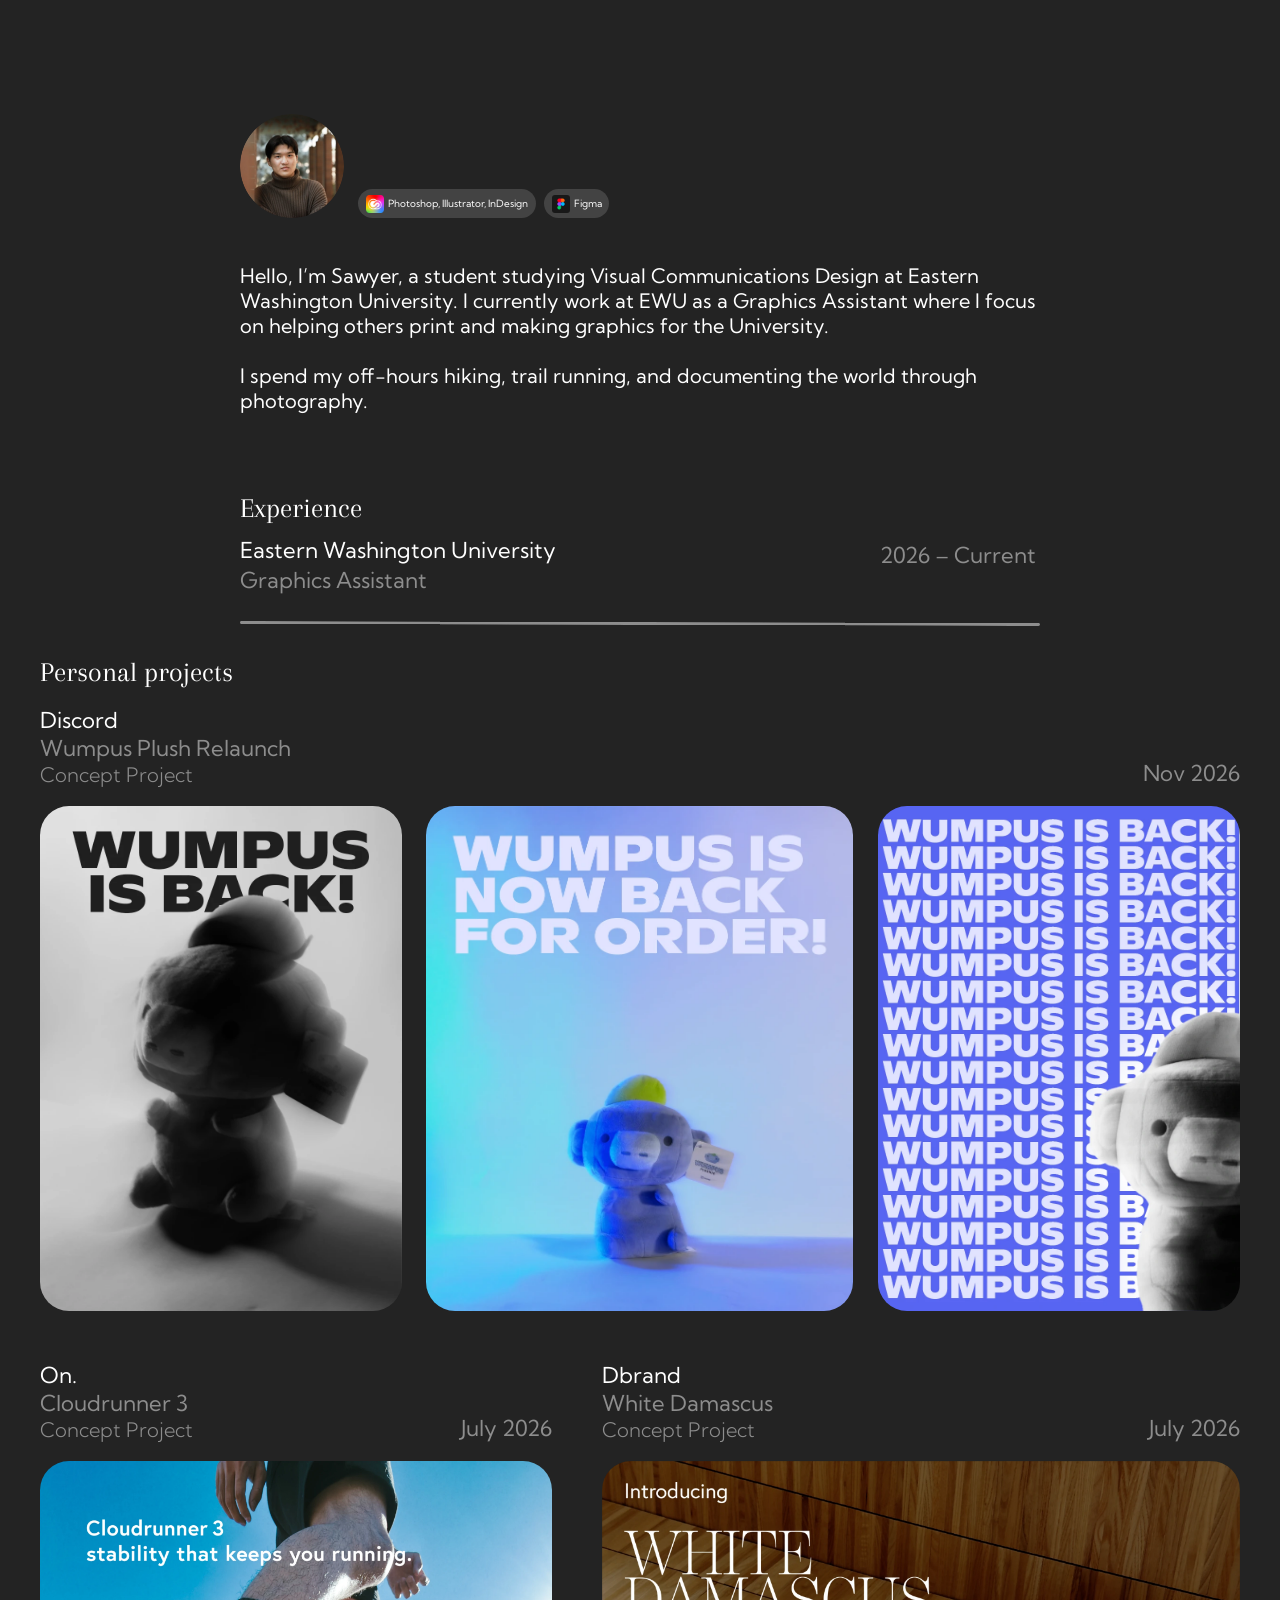
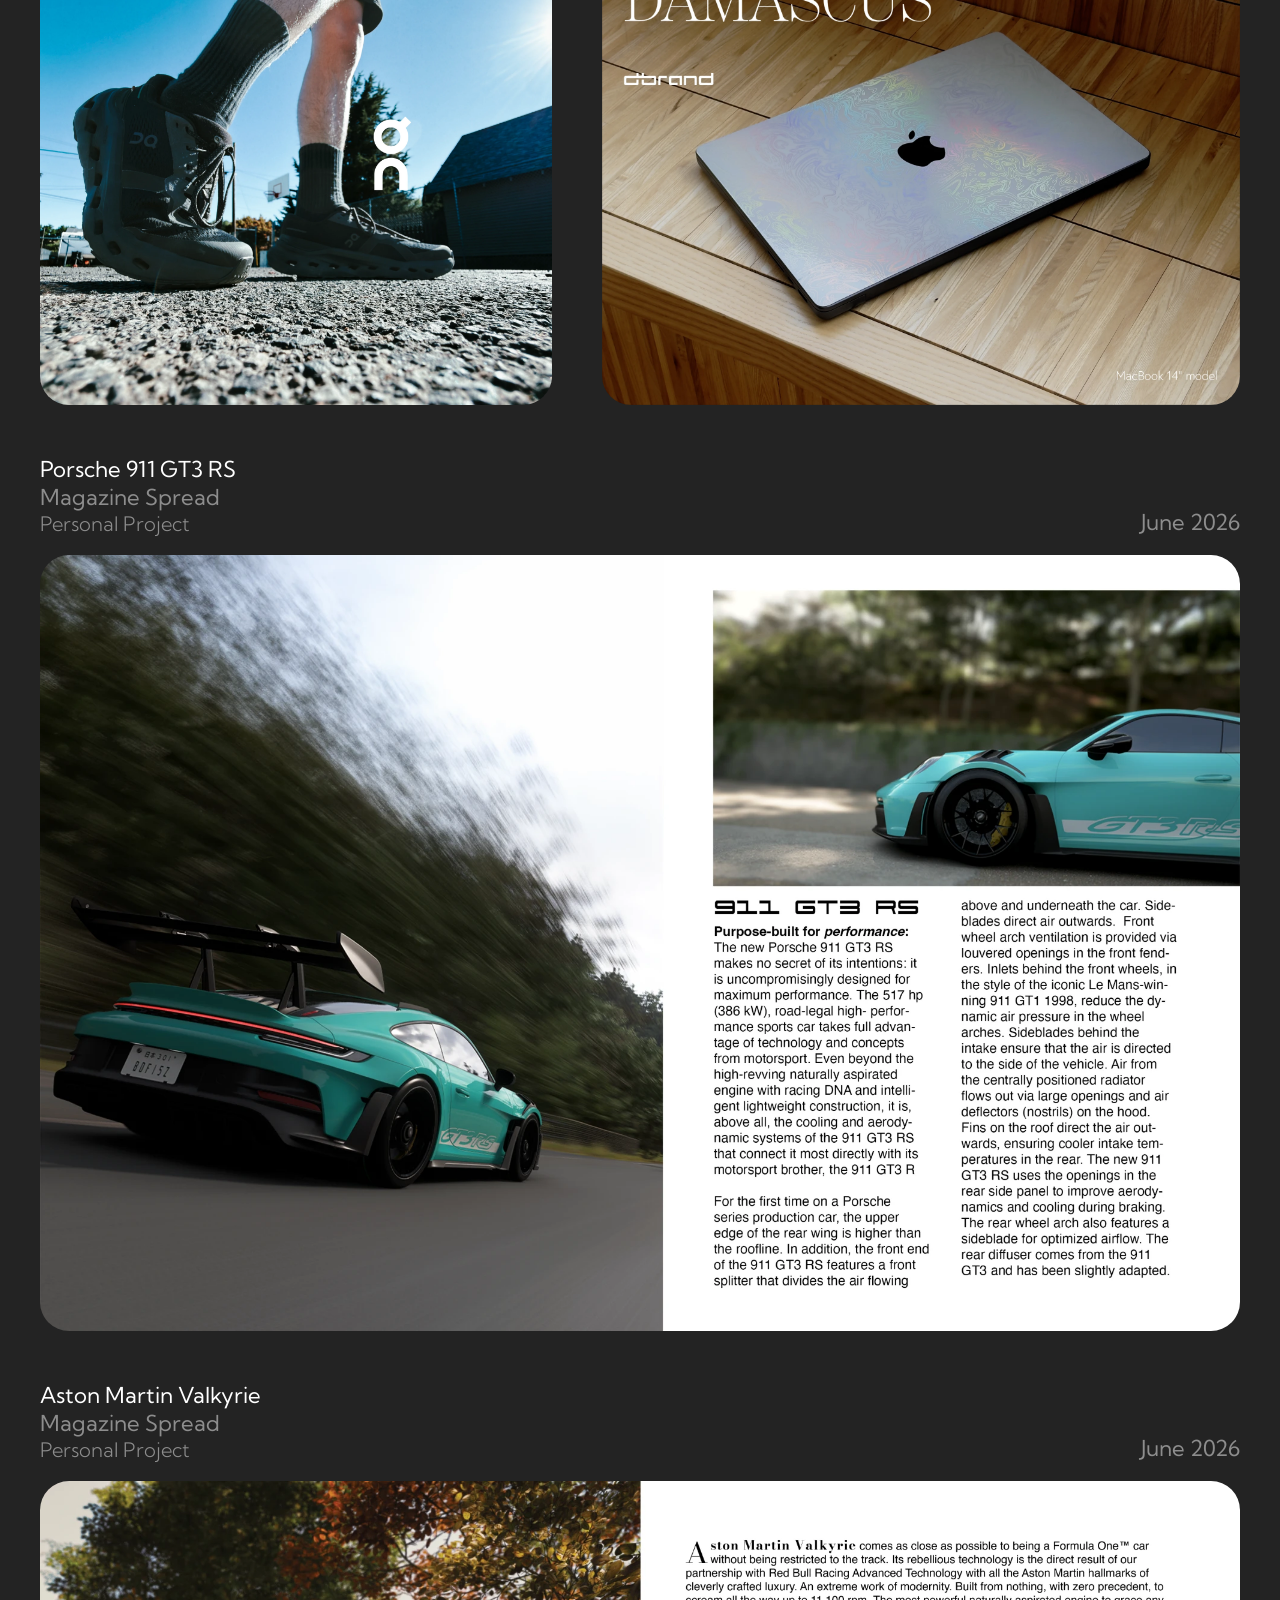
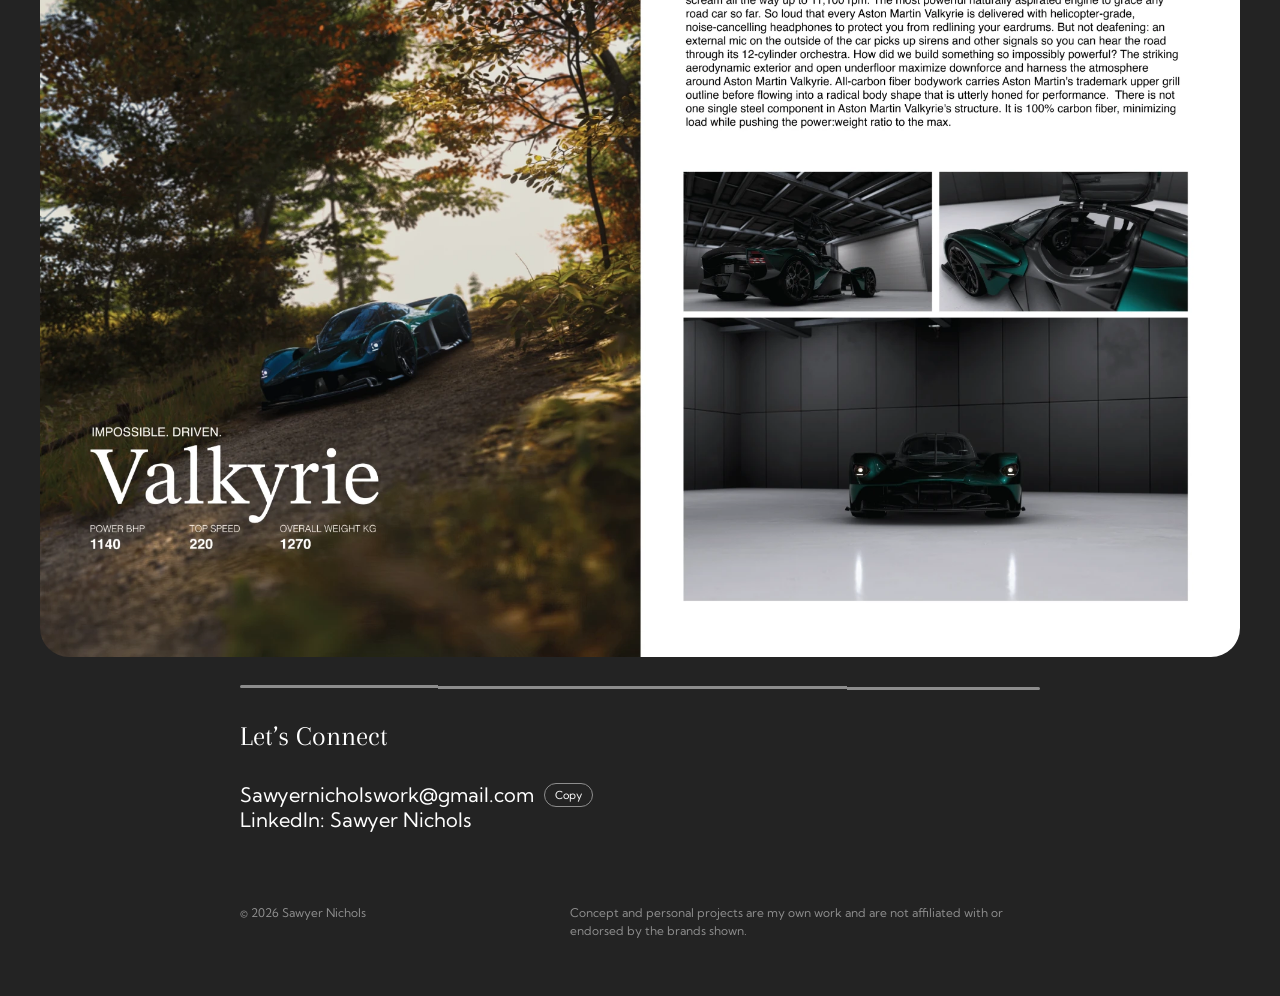
==== index.html @ c8bf119e "Replace the placeholder preview text with project descriptions Each preview now says why the project" ====
<!DOCTYPE html>
<html lang="en">
<head>
  <meta charset="UTF-8">
  <meta name="viewport" content="width=device-width, initial-scale=1">
  <title>Sawyer Nichols · Design Portfolio</title>
  <meta name="description" content="Portfolio of Sawyer Nichols, a Visual Communications Design student at Eastern Washington University. Advertising, poster and editorial projects.">
  <link rel="canonical" href="https://sawyernichols.org/">

  <!-- Link preview: the title, text and image shown when the address is
       shared in Messages, LinkedIn, Slack, Discord and similar. The image
       address must be the full one, not a relative path. -->
  <meta property="og:type" content="website">
  <meta property="og:site_name" content="Sawyer Nichols">
  <meta property="og:url" content="https://sawyernichols.org/">
  <meta property="og:title" content="Sawyer Nichols · Design Portfolio">
  <meta property="og:description" content="Visual Communications Design student at Eastern Washington University. Advertising, poster and editorial projects.">
  <meta property="og:image" content="https://sawyernichols.org/assets/link-preview-3.jpg">
  <meta property="og:image:width" content="1200">
  <meta property="og:image:height" content="630">
  <meta property="og:image:alt" content="Sawyer Nichols, Visual Communications Design, beside five overlapping project prints.">
  <meta name="twitter:card" content="summary_large_image">

  <!-- Tells search engines who this site is about. -->
  <script type="application/ld+json">
  {
    "@context": "https://schema.org",
    "@type": "Person",
    "name": "Sawyer Nichols",
    "url": "https://sawyernichols.org/",
    "image": "https://sawyernichols.org/assets/profile-picture.png",
    "description": "Visual Communications Design student at Eastern Washington University.",
    "jobTitle": "Graphics Assistant",
    "worksFor": { "@type": "CollegeOrUniversity", "name": "Eastern Washington University" },
    "sameAs": ["https://www.linkedin.com/in/sawyer-nichols-5863b9374/"]
  }
  </script>

  <!-- Favicon. All of its files live in the favicon folder. -->
  <link rel="icon" type="image/png" href="favicon/favicon-96x96.png" sizes="96x96">
  <link rel="icon" type="image/svg+xml" href="favicon/favicon.svg">
  <link rel="shortcut icon" href="favicon/favicon.ico">
  <link rel="apple-touch-icon" sizes="180x180" href="favicon/apple-touch-icon.png">
  <link rel="manifest" href="favicon/site.webmanifest">

  <!-- Fonts: Arapey for headings, Kumbh Sans (Light and Regular) for text. -->
  <link rel="preconnect" href="https://fonts.googleapis.com">
  <link rel="preconnect" href="https://fonts.gstatic.com" crossorigin>
  <link rel="stylesheet" href="https://fonts.googleapis.com/css2?family=Arapey&family=Kumbh+Sans:wght,YOPQ@300,300;400,300&display=swap">

  <!-- Raise the ?v= number by one whenever styles.css changes, so browsers
       fetch the new stylesheet instead of reusing a saved copy. -->
  <link rel="stylesheet" href="styles.css?v=6">
</head>
<body>
  <main class="page">

    <section class="about" aria-label="About me">
      <!-- The page's main heading, for search engines and screen readers.
           Hidden visually, so the design is unchanged. -->
      <h1 class="visually-hidden">Sawyer Nichols</h1>
      <div class="about__header">
        <img class="about__photo" src="assets/profile-picture.png" alt="Portrait of Sawyer Nichols" width="104" height="104">
        <ul class="badges" aria-label="Tools">
          <li class="badge">
            <img class="badge__icon badge__icon--adobe" src="assets/adobe-icon.png" alt="" width="18" height="18">
            <span>Photoshop, Illustrator, InDesign</span>
          </li>
          <li class="badge badge--figma">
            <img class="badge__icon badge__icon--figma" src="assets/figma-icon.png" alt="" width="18" height="18">
            <span>Figma</span>
          </li>
        </ul>
      </div>
      <div class="about__text">
        <p>Hello, I’m Sawyer, a student studying Visual Communications Design at Eastern Washington University. I currently work at EWU as a Graphics Assistant where I focus on helping others print and making graphics for the University.</p>
        <p>I spend my off-hours hiking, trail running, and documenting the world through photography.</p>
      </div>
    </section>

    <section class="experience" aria-labelledby="experience-title">
      <h2 class="section-title" id="experience-title">Experience</h2>
      <div class="entry">
        <p class="entry__text">
          <span class="entry__name">Eastern Washington University</span>
          <span class="entry__role">Graphics Assistant</span>
        </p>
        <p class="entry__date">2026 – Current</p>
      </div>
    </section>

    <img class="divider divider--after-experience" src="assets/divider.svg" alt="">

    <section class="projects" aria-labelledby="projects-title">
      <h2 class="section-title" id="projects-title">Personal projects</h2>

      <!-- Projects run newest to oldest, one row per projects__grid.
           A row with more than one image sets --cols: one value per image,
           in order, each being that image's width divided by its height.
           That keeps every image in the row the same height. -->

      <!-- Row 1: Discord poster series (three images under one label) -->
      <div class="projects__grid">
        <article class="project">
          <header class="project__header">
            <h3 class="project__title">
              <span class="project__client">Discord</span>
              <span class="project__name">Wumpus Plush Relaunch</span>
              <span class="project__type">Concept Project</span>
            </h3>
            <p class="project__date">Nov 2026</p>
          </header>
          <div class="project__images" style="--cols: minmax(0, 0.718fr) minmax(0, 0.847fr) minmax(0, 0.718fr)">
            <button class="project__zoom" type="button" data-group="wumpus" aria-haspopup="dialog" aria-label="Open larger preview. Discord poster: Wumpus is back!">
              <img class="project__image" src="assets/project-discord-wumpus.webp" alt="Discord poster: Wumpus is back!" width="900" height="1254">
            </button>
            <button class="project__zoom" type="button" data-group="wumpus" aria-haspopup="dialog" aria-label="Open larger preview. Discord poster: Wumpus is now back for order!">
              <img class="project__image" src="assets/project-discord-wumpus-2.webp" alt="Discord poster: Wumpus is now back for order!" width="901" height="1064">
            </button>
            <button class="project__zoom" type="button" data-group="wumpus" aria-haspopup="dialog" aria-label="Open larger preview. Discord poster: Wumpus is back! repeated down a purple background.">
              <img class="project__image" src="assets/project-discord-wumpus-3.webp" alt="Discord poster: Wumpus is back! repeated down a purple background." width="900" height="1254">
            </button>
          </div>
        </article>
      </div>

      <!-- Row 2: On and Dbrand ads -->
      <div class="projects__grid" style="--cols: minmax(0, 0.941fr) minmax(0, 1.174fr)">
        <article class="project">
          <header class="project__header">
            <h3 class="project__title">
              <span class="project__client">On.</span>
              <span class="project__name">Cloudrunner 3</span>
              <span class="project__type">Concept Project</span>
            </h3>
            <p class="project__date">July 2026</p>
          </header>
          <button class="project__zoom" type="button" data-group="on" aria-haspopup="dialog" aria-label="Open larger preview. On Cloudrunner 3 ad: stability that keeps you running.">
            <img class="project__image" src="assets/project-on-cloudrunner.webp" alt="On Cloudrunner 3 ad: stability that keeps you running." width="1882" height="2000" loading="lazy" decoding="async">
          </button>
        </article>
        <article class="project">
          <header class="project__header">
            <h3 class="project__title">
              <span class="project__client">Dbrand</span>
              <span class="project__name">White Damascus</span>
              <span class="project__type">Concept Project</span>
            </h3>
            <p class="project__date">July 2026</p>
          </header>
          <button class="project__zoom" type="button" data-group="dbrand" aria-haspopup="dialog" aria-label="Open larger preview. Dbrand ad introducing the White Damascus MacBook skin.">
            <img class="project__image" src="assets/project-dbrand-white-damascus.webp" alt="Dbrand ad introducing the White Damascus MacBook skin." width="2000" height="1704" loading="lazy" decoding="async">
          </button>
        </article>
      </div>

      <!-- Row 3: Porsche spread, full width -->
      <div class="projects__grid">
        <article class="project">
          <header class="project__header">
            <h3 class="project__title">
              <span class="project__client">Porsche 911 GT3 RS</span>
              <span class="project__name">Magazine Spread</span>
              <span class="project__type">Personal Project</span>
            </h3>
            <p class="project__date">June 2026</p>
          </header>
          <button class="project__zoom" type="button" data-group="spreads" aria-haspopup="dialog" aria-label="Open larger preview. Magazine spread about the Porsche 911 GT3 RS.">
            <img class="project__image" src="assets/project-porsche-gt3rs-spread.webp" alt="Magazine spread about the Porsche 911 GT3 RS." width="2000" height="1294" loading="lazy" decoding="async">
          </button>
        </article>
      </div>

      <!-- Row 4: Aston Martin spread, full width -->
      <div class="projects__grid">
        <article class="project">
          <header class="project__header">
            <h3 class="project__title">
              <span class="project__client">Aston Martin Valkyrie</span>
              <span class="project__name">Magazine Spread</span>
              <span class="project__type">Personal Project</span>
            </h3>
            <p class="project__date">June 2026</p>
          </header>
          <button class="project__zoom" type="button" data-group="spreads" aria-haspopup="dialog" aria-label="Open larger preview. Magazine spread about the Aston Martin Valkyrie.">
            <img class="project__image" src="assets/project-aston-martin-valkyrie-spread.webp" alt="Magazine spread about the Aston Martin Valkyrie." width="2000" height="1294" loading="lazy" decoding="async">
          </button>
        </article>
      </div>

      <!-- Project descriptions, shown beside the image in the larger preview.
           One block per group. Every image whose button carries the same
           data-group shares the block, and the preview lets the visitor
           step between those images. To change a description, edit the
           text between <p> and </p>; add another <p>...</p> for a new
           paragraph. -->
      <div id="project-notes" hidden>
        <!-- Discord: the three Wumpus posters -->
        <div data-group="wumpus">
          <p>A self-initiated poster series for the return of Discord’s Wumpus plush. I made it to practice working inside a company’s official brand guidelines, using Discord’s typeface and colors the way the guide specifies, so the ads could pass for the company’s own marketing. One poster is black and white, to give the feeling of a new character being unlocked. I shot the photos myself and built the posters in Photoshop.</p>
        </div>
        <!-- On: Cloudrunner 3 ad -->
        <div data-group="on">
          <p>A self-initiated ad for my favorite pair of running shoes, the On Cloudrunner 3. I set out to match On’s minimal advertising style: one photograph, one short line of copy and the logo, with nothing else competing for attention. I shot it from a low angle to show off the sole, one of the shoe’s main features. I took the photo, wrote the headline and built the ad in Photoshop.</p>
        </div>
        <!-- Dbrand: White Damascus ad -->
        <div data-group="dbrand">
          <p>A self-initiated ad for Dbrand, a company whose work I appreciate. I set out to closely match the branding Dbrand used for its Damascus line of skins, including setting the name in a striking serif typeface. I photographed the White Damascus skin on my own 14-inch MacBook Pro, choosing a wood surface that complements the skin and natural light that brings out its holographic shine. Built in Photoshop.</p>
        </div>
        <!-- Magazine spreads: Porsche and Aston Martin -->
        <div data-group="spreads">
          <p>Two self-initiated magazine spreads, made to experiment with editorial layout: one on the Porsche 911 GT3 RS and one on the Aston Martin Valkyrie. Each opens with a full-page image and sets the text and smaller images on the facing page. I captured the car images myself in the game Forza Horizon 6 and built the spreads in Photoshop and Illustrator. The article text comes from Porsche’s and Aston Martin’s official websites and press material.</p>
        </div>
      </div>
    </section>

    <img class="divider divider--after-projects" src="assets/divider.svg" alt="">

    <section class="contact" aria-labelledby="contact-title">
      <h2 class="section-title" id="contact-title">Let’s Connect</h2>
      <ul class="contact__details">
        <li class="contact__row">
          <a href="mailto:Sawyernicholswork@gmail.com">Sawyernicholswork@gmail.com</a>
          <!-- Hidden until the script confirms the browser can copy. -->
          <button class="copy-button" type="button" data-copy="Sawyernicholswork@gmail.com" hidden>Copy</button>
        </li>
        <li class="contact__row">
          <a href="https://www.linkedin.com/in/sawyer-nichols-5863b9374/" target="_blank" rel="noopener noreferrer">LinkedIn: Sawyer Nichols</a>
        </li>
      </ul>
    </section>

    <footer class="footer">
      <p>© 2026 Sawyer Nichols</p>
      <p class="footer__note">Concept and personal projects are my own work and are not affiliated with or endorsed by the brands shown.</p>
    </footer>

  </main>

  <!-- Larger preview. One window serves every project image: the script
       at the bottom fills in the image that was clicked, its label, and
       its group's text from "Project descriptions" above. It closes on
       the Close button, a click on the dark area, or the Esc key. -->
  <dialog class="preview" id="preview" aria-labelledby="preview-title">
    <button class="preview__close" type="button">Close ✕</button>
    <div class="preview__layout">
      <div class="preview__stage">
        <img class="preview__image" alt="">
      </div>
      <div class="preview__info">
        <header>
          <h2 class="preview__title" id="preview-title">
            <span class="preview__client"></span>
            <span class="preview__name"></span>
            <span class="preview__type"></span>
          </h2>
          <p class="preview__date"></p>
        </header>
        <img class="preview__rule" src="assets/divider.svg" alt="">
        <div class="preview__text"></div>
        <!-- Shown only when the group has more than one image. -->
        <div class="preview__nav">
          <button class="preview__step" type="button" data-step="-1">← Previous</button>
          <span class="preview__count" aria-live="polite"></span>
          <button class="preview__step" type="button" data-step="1">Next →</button>
        </div>
      </div>
    </div>
  </dialog>

  <!-- Kept in the page, not in a separate file, so the reveal can hide the
       Projects section before the browser first draws it. -->
  <script>
    // Scroll reveal: the Projects section stays hidden until the visitor
    // scrolls to it, then every card jumps in together with a slight
    // wobble, once, and stays visible.
    (function () {
      if (!('IntersectionObserver' in window)) return;

      var items = Array.prototype.slice.call(document.querySelectorAll(
        '.projects .section-title, .projects .project__header, .projects .project__zoom'
      ));
      var firstImage = document.querySelector('.projects .project__zoom');
      if (!items.length || !firstImage) return;

      var imageCount = 0;
      items.forEach(function (el) {
        var isImage = el.classList.contains('project__zoom');
        el.classList.add('reveal', isImage ? 'reveal--pop' : 'reveal--rise');
        // Neighbouring images wobble in opposite directions.
        if (isImage) el.style.setProperty('--dir', imageCount++ % 2 ? 1 : -1);
      });

      // Reveal the whole section in one go. Pieces on screen right now come
      // in one after another; everything further down starts straight away,
      // so it is already in place by the time the visitor gets there.
      var done = false;
      function revealAll() {
        if (done) return;
        done = true;
        observer.disconnect();
        var step = 0;
        var screenBottom = window.innerHeight;
        items.forEach(function (el) {
          var onScreen = el.getBoundingClientRect().top < screenBottom;
          el.style.setProperty('--reveal-delay', onScreen ? (step++ * 90) + 'ms' : '0ms');
          el.classList.add('is-visible');
        });
      }

      // Trigger once a project image starts to come into view. Normally that
      // is the first one; it is a later one if the visitor jumped down the page.
      var observer = new IntersectionObserver(function (entries) {
        if (entries.some(function (entry) { return entry.isIntersecting; })) revealAll();
      }, { rootMargin: '0px 0px -12% 0px', threshold: 0.05 });

      function start() {
        items.forEach(function (el) {
          if (el.classList.contains('project__zoom')) observer.observe(el);
        });
      }

      // Wait for the first scroll, unless the page opened already scrolled.
      if (window.scrollY > 4) start();
      else window.addEventListener('scroll', start, { once: true, passive: true });

      // Keyboard users: tabbing into the section reveals it.
      document.addEventListener('focusin', function (event) {
        if (event.target.closest && event.target.closest('.reveal')) revealAll();
      });
    })();

    // Copy button: puts the email address on the clipboard. The button
    // stays hidden where the browser cannot copy.
    (function () {
      var button = document.querySelector('[data-copy]');
      if (!button || !navigator.clipboard || !navigator.clipboard.writeText) return;

      var label = button.textContent;
      button.hidden = false;

      function show(message) {
        button.textContent = message;
        setTimeout(function () { button.textContent = label; }, 2000);
      }

      button.addEventListener('click', function () {
        navigator.clipboard.writeText(button.getAttribute('data-copy')).then(
          function () { show('Copied ✓'); },
          function () { show('Copy failed'); }
        );
      });
    })();

    // Image preview: a click on a project image opens the preview window
    // with that image, its label and its group's description. Images that
    // share a data-group can be stepped through with Previous and Next,
    // the arrow keys, or a swipe.
    (function () {
      var dialog = document.getElementById('preview');
      var notes = document.getElementById('project-notes');
      if (!dialog || !dialog.showModal) return;

      function part(name) { return dialog.querySelector('.preview__' + name); }
      var image = part('image');
      var stage = part('stage');
      var calm = window.matchMedia && window.matchMedia('(prefers-reduced-motion: reduce)').matches;

      // Collect the images into their groups, in page order.
      var groups = {};
      Array.prototype.forEach.call(document.querySelectorAll('.project__zoom[data-group]'), function (button) {
        var name = button.getAttribute('data-group');
        var picture = button.querySelector('img');
        var project = button.closest('.project');
        function label(selector) { return project.querySelector(selector).textContent; }

        var list = groups[name] = groups[name] || [];
        var index = list.length;
        list.push({
          src: picture.getAttribute('src'),
          alt: picture.getAttribute('alt'),
          client: label('.project__client'),
          name: label('.project__name'),
          type: label('.project__type'),
          date: label('.project__date')
        });
        button.addEventListener('click', function () { open(name, index); });
      });

      var items = [];
      var current = 0;

      function open(name, index) {
        items = groups[name];
        dialog.classList.toggle('preview--single', items.length < 2);

        var text = notes && notes.querySelector('[data-group="' + name + '"]');
        part('text').innerHTML = text ? text.innerHTML : '';

        // Fetch the rest of the group now, so Next is instant.
        items.forEach(function (item) { new Image().src = item.src; });

        show(index, true);
        dialog.showModal();
        part('info').scrollTop = 0;
        part('layout').scrollTop = 0;
      }

      // Stepping past either end wraps round to the other.
      function show(index, instant) {
        current = (index + items.length) % items.length;
        var item = items[current];

        image.src = item.src;
        image.alt = item.alt;
        if (!instant && !calm && image.animate) {
          image.animate([{ opacity: 0 }, { opacity: 1 }], { duration: 220, easing: 'ease-out' });
        }

        part('client').textContent = item.client;
        part('name').textContent = item.name;
        part('type').textContent = item.type;
        part('date').textContent = item.date;
        part('count').textContent = (current + 1) + ' / ' + items.length;
      }

      dialog.addEventListener('click', function (event) {
        var step = event.target.closest('[data-step]');
        if (step) {
          show(current + Number(step.getAttribute('data-step')));
          return;
        }
        // Anything that is not the image or the panel closes the preview:
        // the Close button and the dark area around the image.
        if (!event.target.closest('.preview__image, .preview__info')) dialog.close();
      });

      dialog.addEventListener('keydown', function (event) {
        if (items.length < 2) return;
        if (event.key === 'ArrowRight') show(current + 1);
        if (event.key === 'ArrowLeft') show(current - 1);
      });

      var touchX = null;
      stage.addEventListener('touchstart', function (event) {
        touchX = event.touches[0].clientX;
      }, { passive: true });
      stage.addEventListener('touchend', function (event) {
        if (touchX === null || items.length < 2) return;
        var moved = event.changedTouches[0].clientX - touchX;
        touchX = null;
        if (Math.abs(moved) > 40) show(current + (moved < 0 ? 1 : -1));
      }, { passive: true });
    })();
  </script>
</body>
</html>
---- styles.css ----
/* Sawyer Nichols portfolio.
   Colors, type and spacing come from the Figma frame "Desktop - 1". */

/* ---------- Design values ---------- */

:root {
  --bg: #232323;
  --text: #ffffff;
  --muted: #8d8d8d;
  --badge-bg: #434343;

  --font-heading: "Arapey", serif;
  --font-body: "Kumbh Sans", sans-serif;

  --column: 800px;    /* text column and divider width */
  --breakout: 1200px; /* project cards run wider than the text column */
}

/* ---------- Base ---------- */

*,
*::before,
*::after {
  box-sizing: border-box;
}

/* Keeps the hidden attribute working on elements that set their own display. */
[hidden] {
  display: none !important;
}

body {
  margin: 0;
  background: var(--bg);
  color: var(--text);
  font-family: var(--font-body);
  font-variation-settings: "YOPQ" 300;
  overflow-wrap: break-word;
}

h2,
h3,
p,
ul {
  margin: 0;
  padding: 0;
}

ul {
  list-style: none;
}

img {
  display: block;
  max-width: 100%;
}

a {
  color: inherit;
  text-decoration: none;
}

a:hover,
a:focus-visible {
  text-decoration: underline;
}

/* For text that search engines and screen readers should get but that is
   not part of the visual design. */
.visually-hidden {
  position: absolute;
  width: 1px;
  height: 1px;
  margin: -1px;
  padding: 0;
  overflow: hidden;
  clip-path: inset(50%);
  white-space: nowrap;
  border: 0;
}

/* A button that wraps an image should look like the image, not a form control. */
.project__zoom {
  display: block;
  padding: 0;
  border: 0;
  background: none;
  font: inherit;
  color: inherit;
}

/* ---------- Page layout ---------- */

.page {
  max-width: calc(var(--breakout) + 48px);
  margin: 0 auto;
  padding: 114px 24px 56px;
}

/* Everything sits in the centered 800px column... */
.page > * {
  max-width: var(--column);
  margin-left: auto;
  margin-right: auto;
}

/* ...with text stopping at 796px, as in the Figma frame... */
.page > section {
  padding-right: 4px;
}

/* ...except the project cards, which break out to 1200px. */
.page > .projects {
  max-width: var(--breakout);
  padding-right: 0;
}

.section-title {
  font-family: var(--font-heading);
  font-size: 28px;
  font-weight: 400;
}

/* The slight tilt is in the Figma frame's lines. */
.divider {
  width: 100%;
  height: 3px;
  transform: rotate(0.14deg);
}

.divider--after-experience {
  margin-top: 26px;
}

.divider--after-projects {
  margin-top: 29px;
}

/* ---------- About ---------- */

.about__header {
  display: flex;
  align-items: flex-end;
  gap: 14px;
}

.about__photo {
  flex: none;
  width: 104px;
  height: 104px;
  border-radius: 50%;
}

.badges {
  display: flex;
  flex-wrap: wrap;
  gap: 8px;
}

.badge {
  display: flex;
  align-items: center;
  gap: 4px;
  height: 29px;
  padding: 0 8px;
  border-radius: 31px;
  background: var(--badge-bg);
  font-size: 10px;
  white-space: nowrap;
}

/* One pixel tighter on the right, to match the Figma badge's width. */
.badge--figma {
  padding-right: 7px;
}

.badge__icon {
  flex: none;
  width: 18px;
  height: 18px;
  object-fit: cover;
}

/* Mirrored, as it is in the Figma frame. */
.badge__icon--adobe {
  transform: scaleX(-1);
}

.badge__icon--figma {
  border-radius: 3px;
}

.about__text {
  margin-top: 45px;
  font-size: 20px;
  line-height: 25px;
}

.about__text p + p {
  margin-top: 25px;
}

/* ---------- Experience ---------- */

.experience {
  margin-top: 80px;
}

.entry {
  display: flex;
  justify-content: space-between;
  align-items: flex-start;
  gap: 24px;
  margin-top: 13px;
  font-size: 22px;
}

.entry__text {
  line-height: 1.36;
}

.entry__name,
.entry__role {
  display: block;
}

.entry__role,
.entry__date {
  color: var(--muted);
}

.entry__date {
  margin-top: 5px;
  white-space: nowrap;
}

/* ---------- Projects ---------- */

.projects {
  margin-top: 32px;
}

/* Rows of projects, and the row of images inside a series.
   A row is one column unless it sets --cols in the HTML. Each --cols value
   is an image's width divided by its height, so every image in the row
   comes out the same height and nothing is cropped. */
.projects__grid,
.project__images {
  display: grid;
  grid-template-columns: var(--cols, minmax(0, 1fr));
  align-items: end; /* keeps the images level if one label wraps */
  margin-top: 19px;
}

.projects__grid {
  gap: 50px;
}

.projects__grid + .projects__grid {
  margin-top: 50px;
}

.project__images {
  gap: 24px;
}

.project__header {
  display: flex;
  justify-content: space-between;
  align-items: flex-end;
  gap: 16px;
  font-size: 22px;
}

.project__title {
  font: inherit;
}

.project__client,
.project__name,
.project__type {
  display: block;
}

.project__name,
.project__type,
.project__date {
  color: var(--muted);
}

.project__type {
  font-size: 20px;
  font-weight: 300; /* Kumbh Sans Light */
}

.project__date {
  white-space: nowrap;
}

/* Each image sits inside a button that opens its larger preview. */
.project__zoom {
  width: 100%;
  margin: 19px 0 0;
  border-radius: 29px;
  cursor: zoom-in;
}

.project__images .project__zoom {
  margin-top: 0;
}

.project__zoom:focus-visible {
  outline: 2px solid var(--text);
  outline-offset: 4px;
}

.project__image {
  width: 100%;
  height: auto;
  border-radius: 29px;
  transition: filter 0.15s ease;
}

.project__zoom:hover .project__image {
  filter: brightness(1.08);
}

/* ---------- Image preview ----------
   One window (a <dialog>) for every project image: the image on the left
   and a panel on the right with its label, date and description. The
   script at the bottom of index.html fills it in and opens it; the
   browser handles the Esc key and keeping focus inside. */

.preview {
  position: fixed;
  inset: 0;
  width: 100%;
  height: 100%;
  max-width: none;
  max-height: none;
  margin: 0;
  padding: 0;
  border: 0;
  background: transparent;
  color: var(--text);
  overflow: hidden;
}

.preview::backdrop {
  background: rgba(0, 0, 0, 0.92);
}

/* Stop the page scrolling behind an open preview. */
html:has(.preview[open]) {
  overflow: hidden;
}

.preview__layout {
  display: grid;
  grid-template-columns: minmax(0, 1fr) 380px;
  height: 100%;
}

.preview__stage {
  display: flex;
  align-items: center;
  justify-content: center;
  min-width: 0;
  padding: 40px;
}

.preview__image {
  width: auto;
  height: auto;
  max-width: 100%;
  max-height: calc(100vh - 80px);
  max-height: calc(100dvh - 80px);
  border-radius: 12px;
}

.preview__info {
  display: flex;
  flex-direction: column;
  gap: 22px;
  padding: 76px 36px 32px; /* the top clears the Close button */
  background: var(--bg);
  overflow-y: auto;
}

/* The label repeats the one on the project card. */
.preview__title {
  font: inherit;
  font-size: 22px;
}

.preview__client,
.preview__name,
.preview__type {
  display: block;
}

.preview__name,
.preview__type,
.preview__date {
  color: var(--muted);
}

.preview__type {
  font-size: 20px;
  font-weight: 300; /* Kumbh Sans Light */
}

.preview__date {
  margin-top: 8px;
  font-size: 18px;
}

.preview__rule {
  width: 100%;
  height: 3px;
}

.preview__text {
  font-size: 17px;
  line-height: 1.55;
}

.preview__text p + p {
  margin-top: 12px;
}

/* Previous, "1 / 3" and Next, pinned to the bottom of the panel. */
.preview__nav {
  display: flex;
  align-items: center;
  justify-content: space-between;
  gap: 12px;
  margin-top: auto;
  padding-top: 12px;
}

/* A one-off project has nothing to step through. */
.preview--single .preview__nav {
  display: none;
}

.preview__count {
  color: var(--muted);
  font-size: 14px;
}

.preview__close,
.preview__step {
  border: 0;
  border-radius: 31px;
  background: var(--badge-bg);
  color: var(--text);
  font: inherit;
  white-space: nowrap;
  cursor: pointer;
}

.preview__close {
  position: fixed;
  top: 16px;
  right: 20px;
  z-index: 1;
  padding: 6px 12px;
  font-size: 13px;
}

.preview__step {
  height: 36px;
  padding: 0 16px;
  font-size: 14px;
}

.preview__close:hover,
.preview__step:hover {
  background: #565656;
}

.preview__close:focus-visible,
.preview__step:focus-visible {
  outline: 2px solid var(--text);
  outline-offset: 3px;
}

/* Narrow windows and phones: the panel moves under the image, the whole
   preview scrolls, and Previous / Next sit right below the image. */
@media (max-width: 900px) {
  .preview__layout {
    display: flex;
    flex-direction: column;
    overflow-y: auto;
  }

  .preview__stage {
    flex: none;
    padding: 64px 16px 16px;
  }

  .preview__image {
    max-height: 60vh;
    max-height: 60dvh;
  }

  .preview__info {
    flex: 1 0 auto;
    gap: 16px;
    padding: 20px 20px 28px;
    overflow: visible;
  }

  .preview__nav {
    order: -1;
    margin-top: 0;
    padding-top: 0;
  }

  .preview__title {
    font-size: 20px;
  }

  .preview__type,
  .preview__date {
    font-size: 16px;
  }

  .preview__text {
    font-size: 16px;
  }
}

/* ---------- Scroll reveal ----------
   The script at the bottom of index.html adds these classes, so without
   scripting nothing is ever hidden. Each item is revealed once and stays. */

.reveal {
  opacity: 0;
  pointer-events: none;
  transition:
    opacity 0.4s ease-out var(--reveal-delay, 0ms),
    transform 0.65s cubic-bezier(0.34, 1.56, 0.64, 1) var(--reveal-delay, 0ms);
}

/* Labels rise into place. */
.reveal--rise {
  transform: translateY(16px);
}

/* Images jump up and settle with a slight wobble (see jiggle-pop). */
.reveal--pop {
  transform: translateY(40px) scale(0.92);
  transition: none;
}

.reveal.is-visible {
  opacity: 1;
  transform: none;
  pointer-events: auto;
}

.reveal--pop.is-visible {
  animation: jiggle-pop 0.8s ease-in-out var(--reveal-delay, 0ms) both;
}

/* A faint squash and stretch plus a half-degree rock that dies away in
   two swings. --dir (1 or -1, set by the script) alternates which way
   each image rocks first. */
@keyframes jiggle-pop {
  0% {
    opacity: 0;
    transform: translateY(40px) scale(0.92);
  }
  34% {
    opacity: 1;
    transform: translateY(-5px) scale(1.01, 1.014) rotate(calc(-0.5deg * var(--dir, 1)));
  }
  56% {
    transform: translateY(2px) scale(1.01, 0.99) rotate(calc(0.35deg * var(--dir, 1)));
  }
  78% {
    transform: translateY(-1px) scale(0.997, 1.004) rotate(calc(-0.15deg * var(--dir, 1)));
  }
  100% {
    opacity: 1;
    transform: none;
  }
}

/* Visitors who ask for less motion see the projects straight away. */
@media (prefers-reduced-motion: reduce) {
  .reveal,
  .reveal--pop.is-visible {
    opacity: 1;
    transform: none;
    pointer-events: auto;
    transition: none;
    animation: none;
  }
}

/* ---------- Contact ---------- */

.contact {
  margin-top: 32px;
}

.contact__details {
  margin-top: 31px;
  font-size: 20px;
}

/* Each contact line is a row, so the Copy button sits beside the address
   on a wide screen and tucks underneath it on a narrow one. */
.contact__row {
  display: flex;
  flex-wrap: wrap;
  align-items: center;
  gap: 6px 10px;
}

.copy-button {
  display: inline-flex;
  align-items: center;
  height: 24px;
  padding: 0 10px;
  border: 1px solid var(--muted);
  border-radius: 31px;
  background: none;
  color: var(--text);
  font: inherit;
  font-size: 11px;
  white-space: nowrap;
  cursor: pointer;
}

.copy-button:hover,
.copy-button:focus-visible {
  border-color: var(--text);
}

/* ---------- Footer ---------- */

.footer {
  display: flex;
  flex-wrap: wrap;
  justify-content: space-between;
  gap: 8px 32px;
  margin-top: 72px;
  color: var(--muted);
  font-size: 12px;
  line-height: 1.5;
}

.footer__note {
  max-width: 470px;
}

/* ---------- Page not found (404.html) ---------- */

.not-found__text {
  margin-top: 31px;
  font-size: 20px;
}

.not-found__text a {
  text-decoration: underline;
}

/* ---------- Smaller screens ---------- */

@media (max-width: 700px) {
  .page {
    padding-top: 64px;
    padding-bottom: 48px;
  }

  .page > section {
    padding-right: 0;
  }

  /* The date drops under the job title. */
  .entry {
    flex-direction: column;
    gap: 4px;
  }

  .entry__date {
    margin-top: 0;
  }

  /* Projects, and the images in a series, stack one per row. */
  .projects__grid,
  .project__images {
    grid-template-columns: 1fr;
  }

  .projects__grid {
    gap: 40px;
  }

  .projects__grid + .projects__grid {
    margin-top: 40px;
  }

  .project__images {
    gap: 16px;
  }

  .contact__row + .contact__row {
    margin-top: 10px;
  }

  .footer__note {
    max-width: none;
  }
}
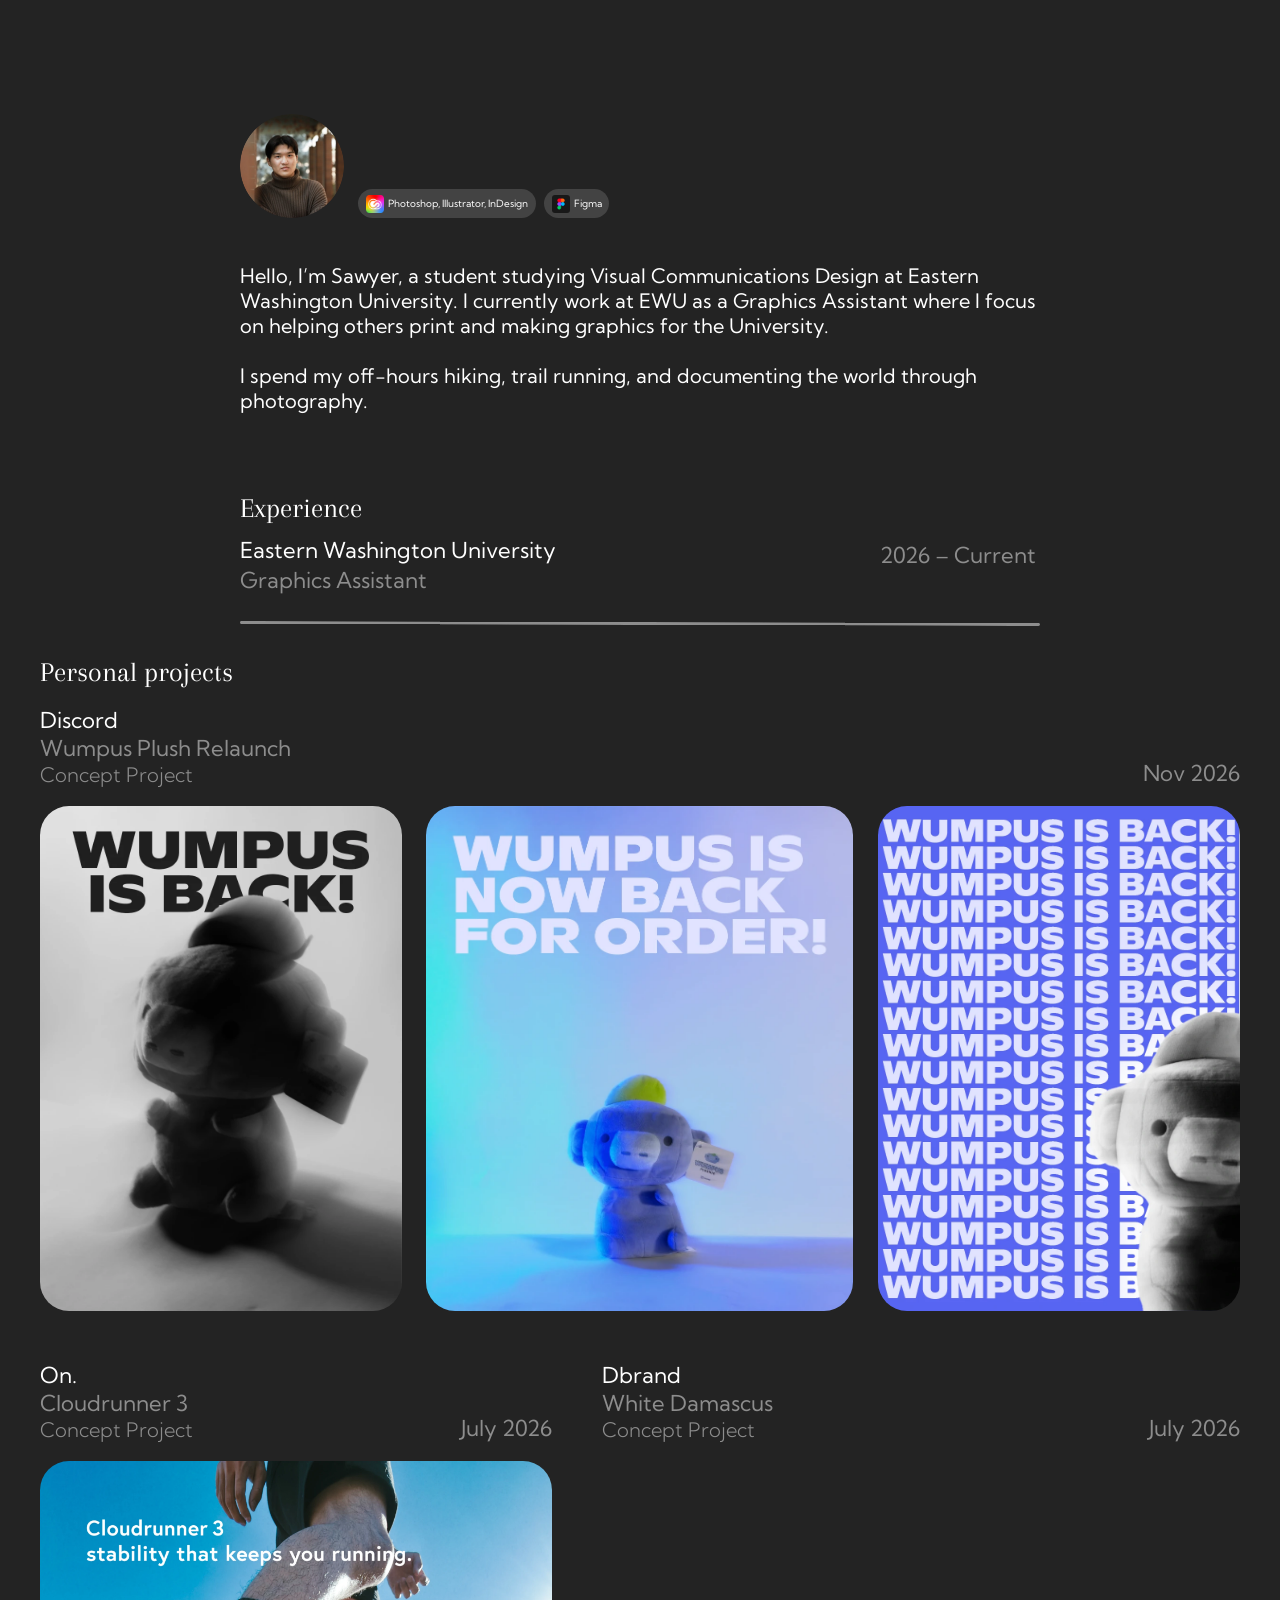
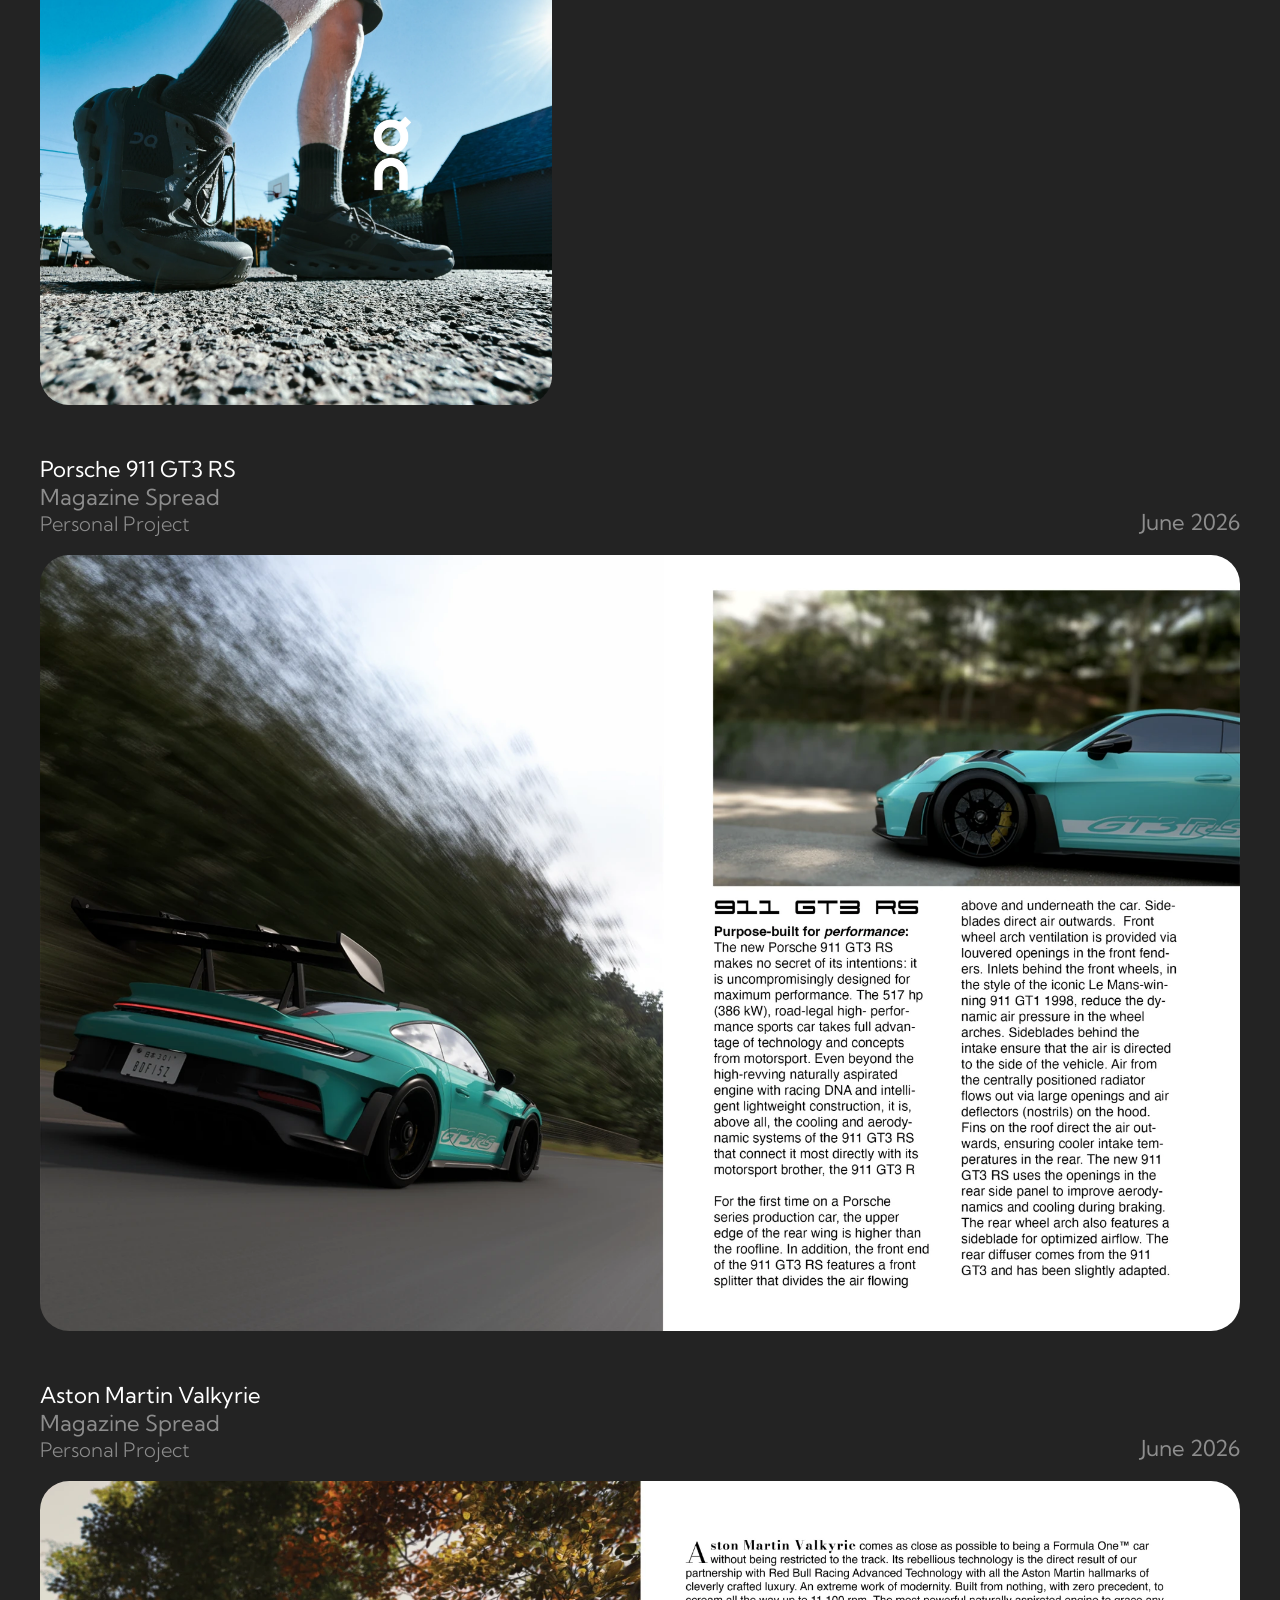
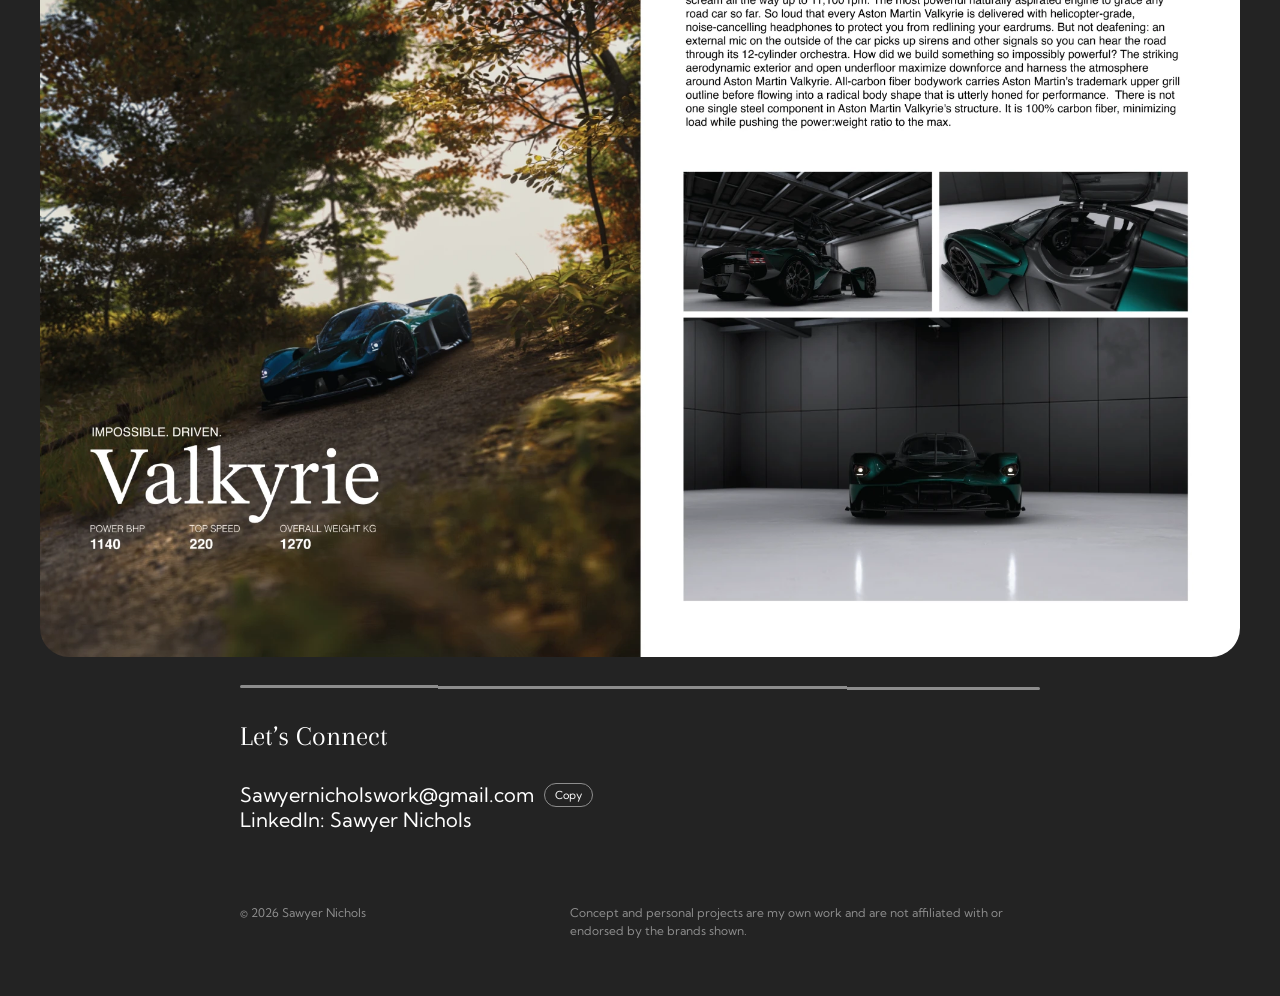
==== commit 4d43de84: "Move Previous and Next beside the preview image The arrows now sit either side of the image with the" ====
--- a/index.html
+++ b/index.html
@@ -50,7 +50,7 @@
 
   <!-- Raise the ?v= number by one whenever styles.css changes, so browsers
        fetch the new stylesheet instead of reusing a saved copy. -->
-  <link rel="stylesheet" href="styles.css?v=6">
+  <link rel="stylesheet" href="styles.css?v=7">
 </head>
 <body>
   <main class="page">
@@ -244,8 +244,15 @@
   <dialog class="preview" id="preview" aria-labelledby="preview-title">
     <button class="preview__close" type="button">Close ✕</button>
     <div class="preview__layout">
+      <!-- The arrows and the "1 / 3" count show only when the group has
+           more than one image. -->
       <div class="preview__stage">
-        <img class="preview__image" alt="">
+        <button class="preview__arrow" type="button" data-step="-1" aria-label="Previous image">←</button>
+        <div class="preview__frame">
+          <img class="preview__image" alt="">
+        </div>
+        <button class="preview__arrow" type="button" data-step="1" aria-label="Next image">→</button>
+        <span class="preview__count" aria-live="polite"></span>
       </div>
       <div class="preview__info">
         <header>
@@ -258,12 +265,6 @@
         </header>
         <img class="preview__rule" src="assets/divider.svg" alt="">
         <div class="preview__text"></div>
-        <!-- Shown only when the group has more than one image. -->
-        <div class="preview__nav">
-          <button class="preview__step" type="button" data-step="-1">← Previous</button>
-          <span class="preview__count" aria-live="polite"></span>
-          <button class="preview__step" type="button" data-step="1">Next →</button>
-        </div>
       </div>
     </div>
   </dialog>
@@ -354,8 +355,8 @@
 
     // Image preview: a click on a project image opens the preview window
     // with that image, its label and its group's description. Images that
-    // share a data-group can be stepped through with Previous and Next,
-    // the arrow keys, or a swipe.
+    // share a data-group can be stepped through with the arrows beside the
+    // image, the arrow keys, or a swipe.
     (function () {
       var dialog = document.getElementById('preview');
       var notes = document.getElementById('project-notes');
@@ -379,6 +380,7 @@
         list.push({
           src: picture.getAttribute('src'),
           alt: picture.getAttribute('alt'),
+          ratio: picture.getAttribute('width') / picture.getAttribute('height'),
           client: label('.project__client'),
           name: label('.project__name'),
           type: label('.project__type'),
@@ -393,6 +395,12 @@
       function open(name, index) {
         items = groups[name];
         dialog.classList.toggle('preview--single', items.length < 2);
+
+        // Size the image's frame for the widest and the tallest image in
+        // the group, so the arrows stay put while stepping through.
+        var ratios = items.map(function (item) { return item.ratio; });
+        dialog.style.setProperty('--wide', Math.max.apply(null, ratios).toFixed(4));
+        dialog.style.setProperty('--tall', Math.min.apply(null, ratios).toFixed(4));
 
         var text = notes && notes.querySelector('[data-group="' + name + '"]');
         part('text').innerHTML = text ? text.innerHTML : '';
--- a/styles.css
+++ b/styles.css
@@ -326,8 +326,9 @@
 }
 
 /* ---------- Image preview ----------
-   One window (a <dialog>) for every project image: the image on the left
-   and a panel on the right with its label, date and description. The
+   One window (a <dialog>) for every project image: the image on the left,
+   with an arrow either side when there are more to step through, and a
+   panel on the right with its label, date and description. The
    script at the bottom of index.html fills it in and opens it; the
    browser handles the Esc key and keeping focus inside. */
 
@@ -362,20 +363,62 @@
 }
 
 .preview__stage {
+  position: relative;
   display: flex;
   align-items: center;
   justify-content: center;
+  gap: 20px;
   min-width: 0;
   padding: 40px;
+}
+
+/* The space the image sits in. The script sets --wide to the shape of the
+   widest image in the group (width divided by height), so the frame, and
+   with it the arrows, keeps one size while stepping through. */
+.preview__frame {
+  display: flex;
+  align-items: center;
+  justify-content: center;
+  flex: 0 1 calc((100vh - 80px) * var(--wide, 1));
+  flex: 0 1 calc((100dvh - 80px) * var(--wide, 1));
+  min-width: 0;
+  height: calc(100vh - 80px);
+  height: calc(100dvh - 80px);
 }
 
 .preview__image {
   width: auto;
   height: auto;
+  min-width: 0;
   max-width: 100%;
   max-height: calc(100vh - 80px);
   max-height: calc(100dvh - 80px);
   border-radius: 12px;
+}
+
+/* Previous and Next, one either side of the image. */
+.preview__arrow {
+  flex: none;
+  width: 44px;
+  height: 44px;
+  padding: 0;
+}
+
+/* "1 / 3", centred under the image. */
+.preview__count {
+  position: absolute;
+  left: 0;
+  right: 0;
+  bottom: 11px;
+  color: var(--muted);
+  font-size: 14px;
+  text-align: center;
+}
+
+/* A one-off project has nothing to step through. */
+.preview--single .preview__arrow,
+.preview--single .preview__count {
+  display: none;
 }
 
 .preview__info {
@@ -429,28 +472,8 @@
   margin-top: 12px;
 }
 
-/* Previous, "1 / 3" and Next, pinned to the bottom of the panel. */
-.preview__nav {
-  display: flex;
-  align-items: center;
-  justify-content: space-between;
-  gap: 12px;
-  margin-top: auto;
-  padding-top: 12px;
-}
-
-/* A one-off project has nothing to step through. */
-.preview--single .preview__nav {
-  display: none;
-}
-
-.preview__count {
-  color: var(--muted);
-  font-size: 14px;
-}
-
 .preview__close,
-.preview__step {
+.preview__arrow {
   border: 0;
   border-radius: 31px;
   background: var(--badge-bg);
@@ -469,25 +492,27 @@
   font-size: 13px;
 }
 
-.preview__step {
-  height: 36px;
-  padding: 0 16px;
-  font-size: 14px;
+/* After the shared rule above, whose "font: inherit" would reset it. */
+.preview__arrow {
+  border-radius: 50%;
+  font-size: 18px;
+  line-height: 1;
 }
 
 .preview__close:hover,
-.preview__step:hover {
+.preview__arrow:hover {
   background: #565656;
 }
 
 .preview__close:focus-visible,
-.preview__step:focus-visible {
+.preview__arrow:focus-visible {
   outline: 2px solid var(--text);
   outline-offset: 3px;
 }
 
 /* Narrow windows and phones: the panel moves under the image, the whole
-   preview scrolls, and Previous / Next sit right below the image. */
+   preview scrolls, and the arrows sit in a row right below the image
+   with the count between them. */
 @media (max-width: 900px) {
   .preview__layout {
     display: flex;
@@ -497,12 +522,37 @@
 
   .preview__stage {
     flex: none;
+    flex-wrap: wrap;
+    gap: 14px 20px;
     padding: 64px 16px 16px;
+  }
+
+  /* Here the frame takes the height of the tallest image in the group
+     (--tall), so the arrows below it do not jump up and down. */
+  .preview__frame {
+    order: 1;
+    flex: 0 0 100%;
+    height: min(60vh, calc((100vw - 32px) / var(--tall, 1)));
+    height: min(60dvh, calc((100vw - 32px) / var(--tall, 1)));
   }
 
   .preview__image {
     max-height: 60vh;
     max-height: 60dvh;
+  }
+
+  .preview__arrow {
+    order: 2;
+  }
+
+  .preview__count {
+    order: 3;
+    position: static;
+    min-width: 44px;
+  }
+
+  .preview__arrow[data-step="1"] {
+    order: 4;
   }
 
   .preview__info {
@@ -510,12 +560,6 @@
     gap: 16px;
     padding: 20px 20px 28px;
     overflow: visible;
-  }
-
-  .preview__nav {
-    order: -1;
-    margin-top: 0;
-    padding-top: 0;
   }
 
   .preview__title {
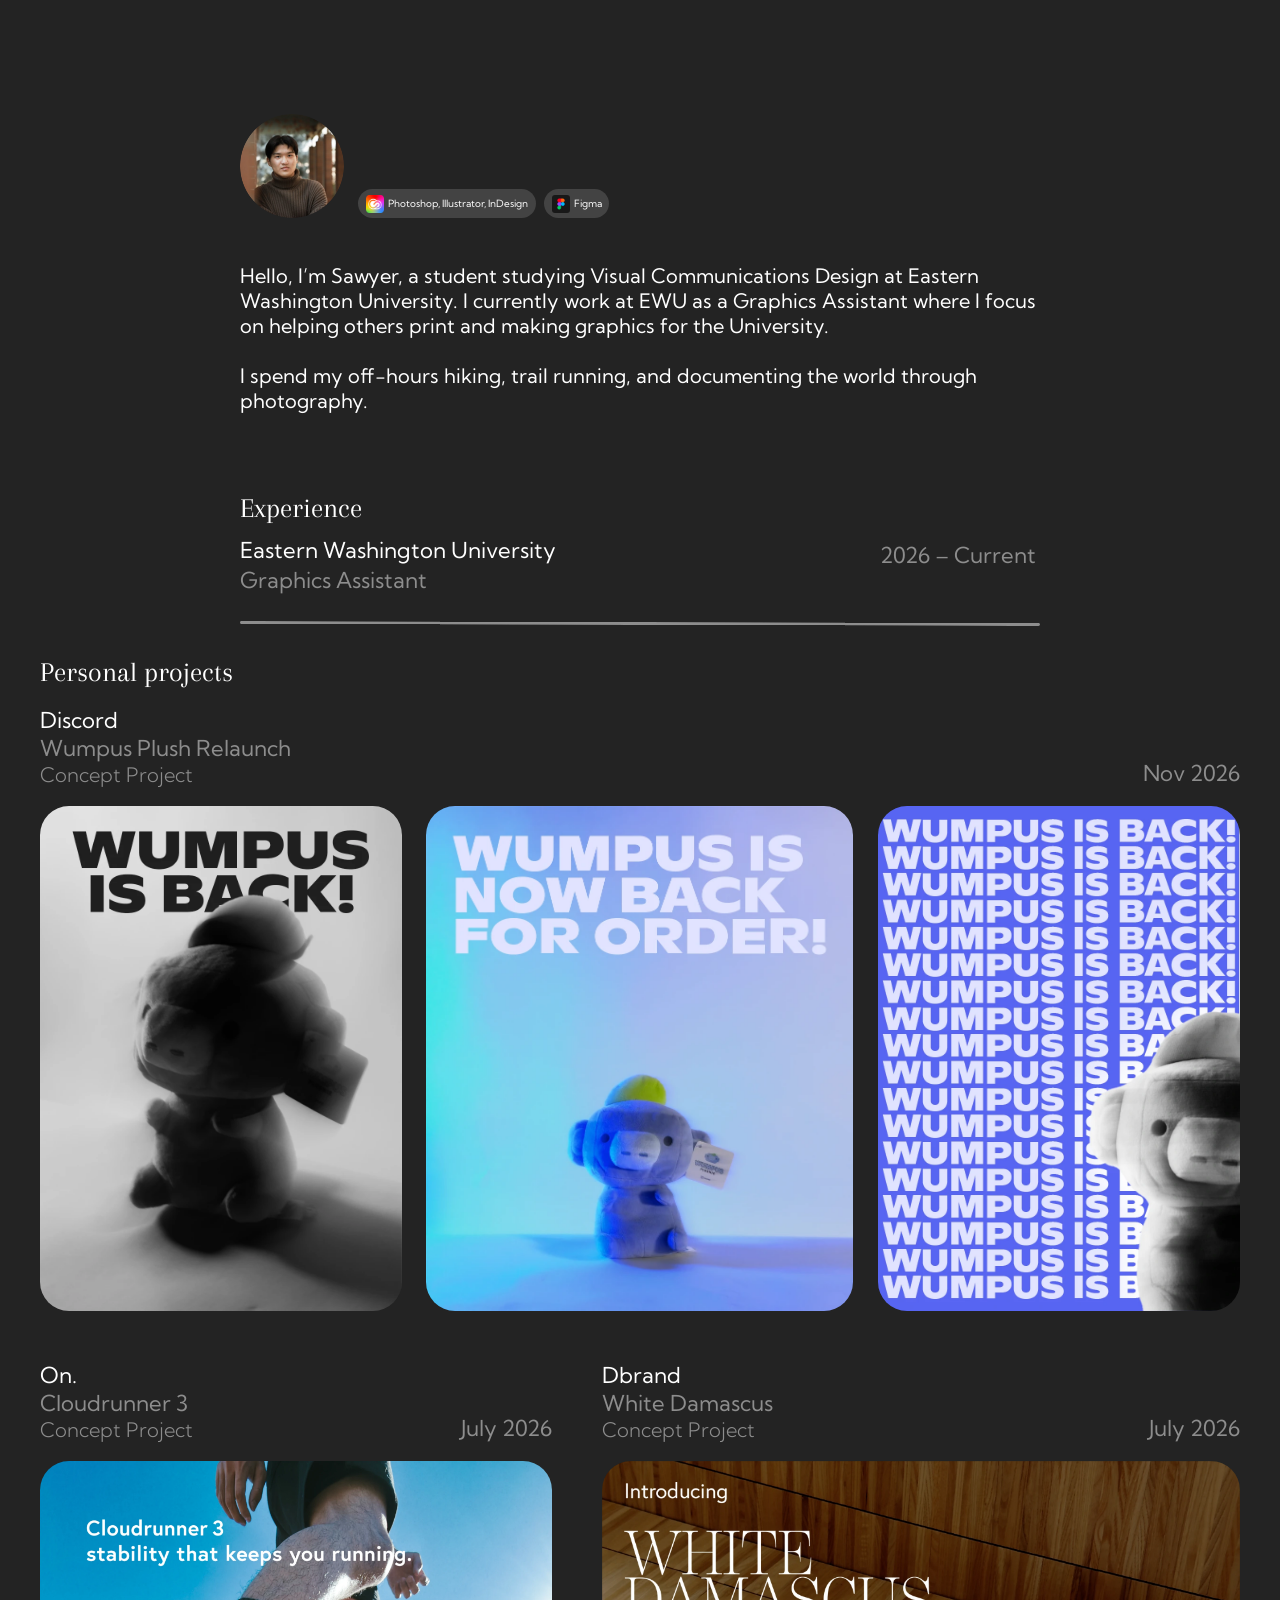
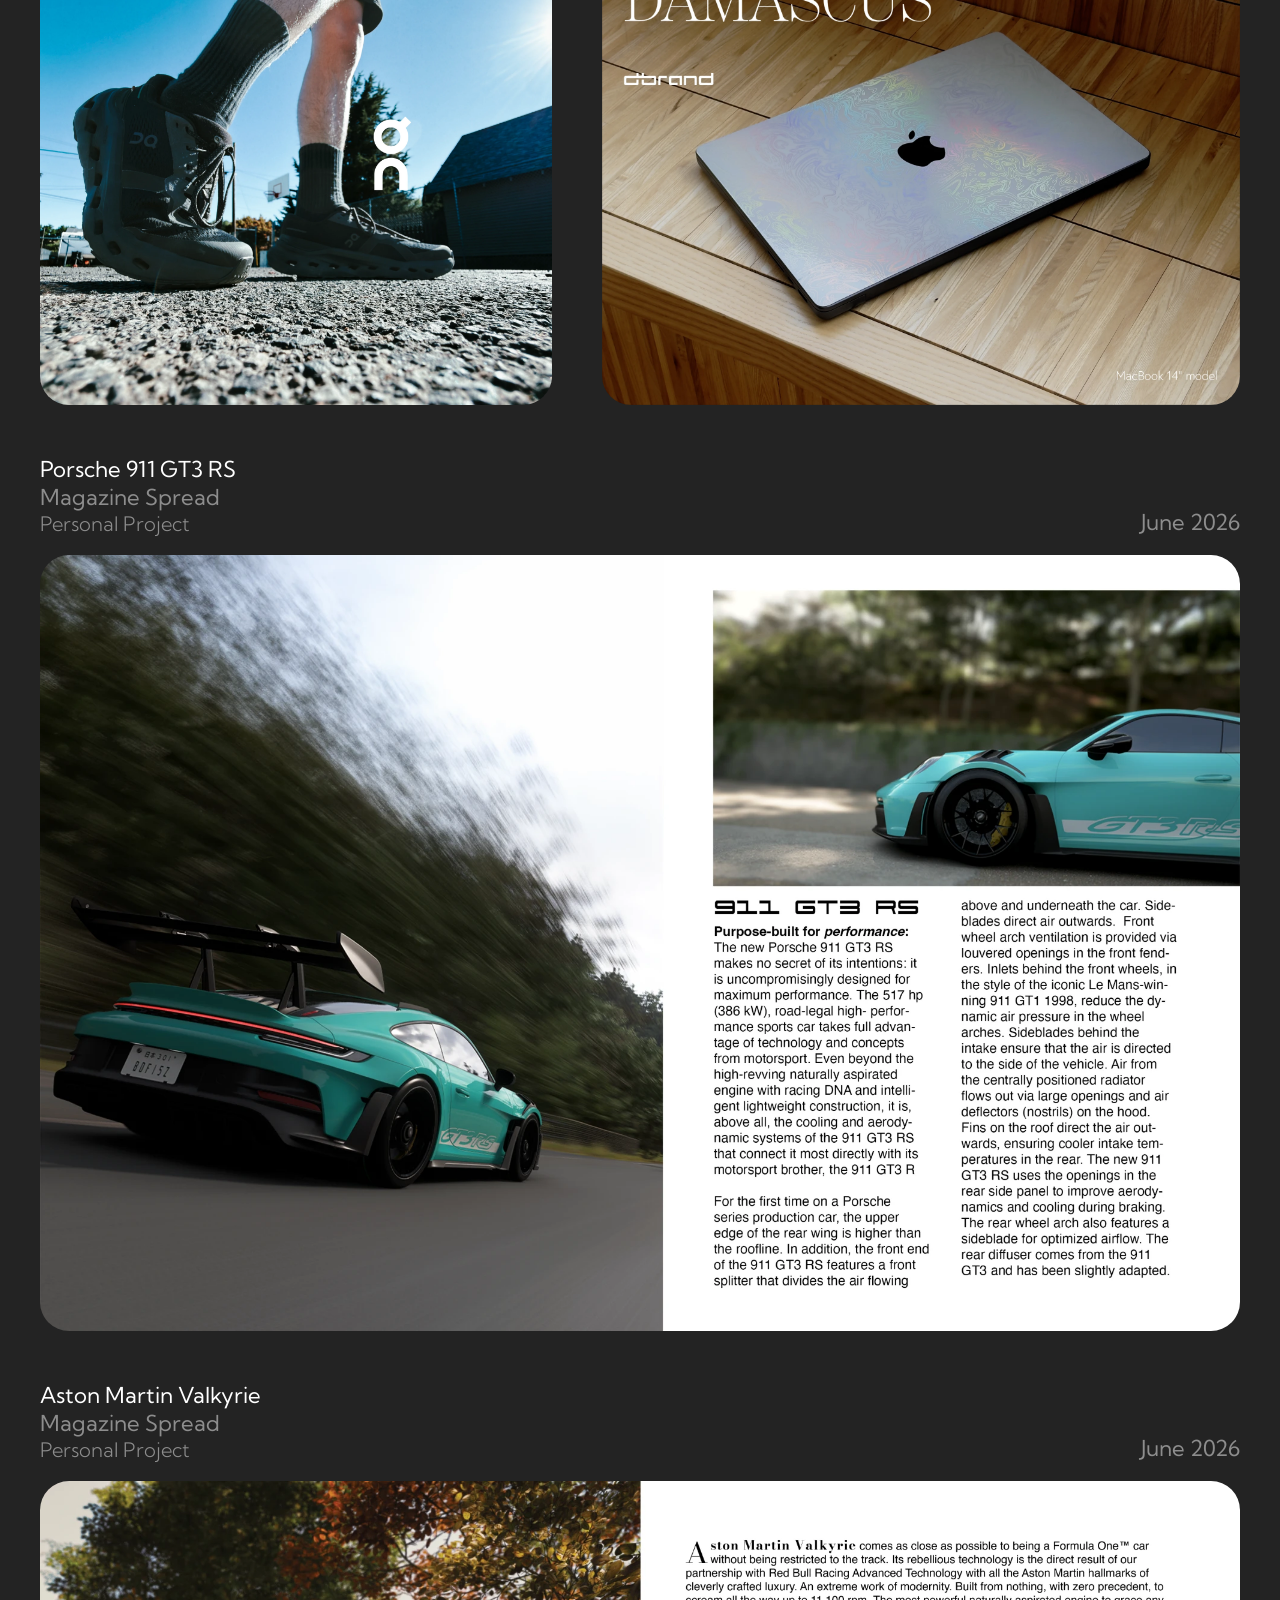
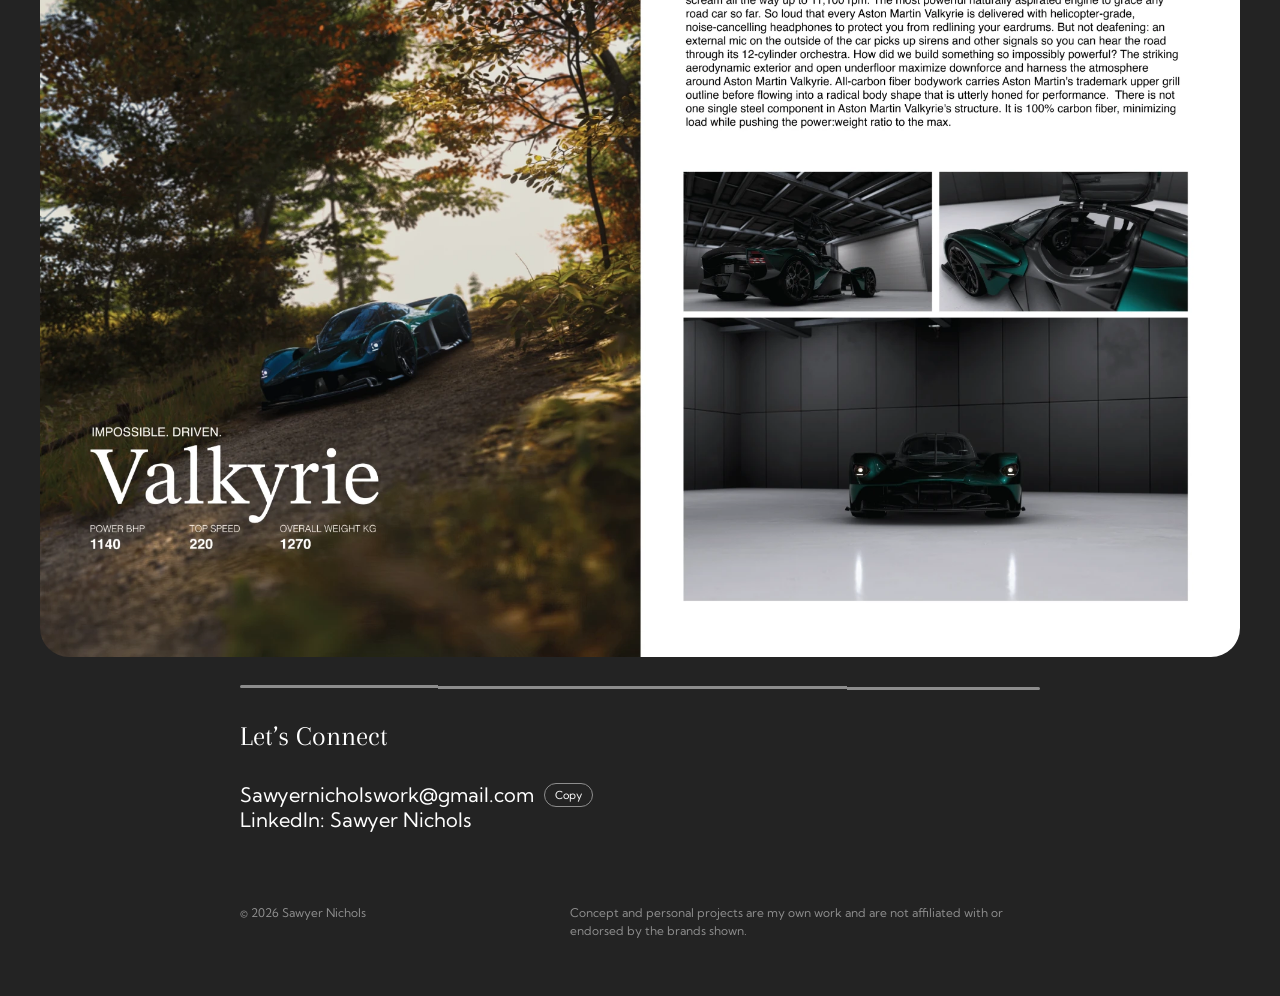
==== commit c5e5a317: "Fit the preview's description card to its text The description now sits in a rounded card that is on" ====
--- a/index.html
+++ b/index.html
@@ -50,7 +50,7 @@
 
   <!-- Raise the ?v= number by one whenever styles.css changes, so browsers
        fetch the new stylesheet instead of reusing a saved copy. -->
-  <link rel="stylesheet" href="styles.css?v=7">
+  <link rel="stylesheet" href="styles.css?v=8">
 </head>
 <body>
   <main class="page">
@@ -438,7 +438,7 @@
           show(current + Number(step.getAttribute('data-step')));
           return;
         }
-        // Anything that is not the image or the panel closes the preview:
+        // Anything that is not the image or the card closes the preview:
         // the Close button and the dark area around the image.
         if (!event.target.closest('.preview__image, .preview__info')) dialog.close();
       });
--- a/styles.css
+++ b/styles.css
@@ -328,7 +328,7 @@
 /* ---------- Image preview ----------
    One window (a <dialog>) for every project image: the image on the left,
    with an arrow either side when there are more to step through, and a
-   panel on the right with its label, date and description. The
+   card on the right with its label, date and description. The
    script at the bottom of index.html fills it in and opens it; the
    browser handles the Esc key and keeping focus inside. */
 
@@ -356,9 +356,10 @@
   overflow: hidden;
 }
 
+/* Right column: the 380px card plus its 24px gap from the screen edge. */
 .preview__layout {
   display: grid;
-  grid-template-columns: minmax(0, 1fr) 380px;
+  grid-template-columns: minmax(0, 1fr) 404px;
   height: 100%;
 }
 
@@ -421,11 +422,19 @@
   display: none;
 }
 
+/* The description card. It is only as tall as its text and sits level
+   with the middle of the image. If the text is ever taller than the
+   screen, the card stops short of the Close button and scrolls inside. */
 .preview__info {
+  align-self: center;
   display: flex;
   flex-direction: column;
   gap: 22px;
-  padding: 76px 36px 32px; /* the top clears the Close button */
+  max-height: calc(100vh - 120px);
+  max-height: calc(100dvh - 120px);
+  margin-right: 24px;
+  padding: 32px 36px 36px;
+  border-radius: 29px;
   background: var(--bg);
   overflow-y: auto;
 }
@@ -510,7 +519,7 @@
   outline-offset: 3px;
 }
 
-/* Narrow windows and phones: the panel moves under the image, the whole
+/* Narrow windows and phones: the card moves under the image, the whole
    preview scrolls, and the arrows sit in a row right below the image
    with the count between them. */
 @media (max-width: 900px) {
@@ -556,9 +565,11 @@
   }
 
   .preview__info {
-    flex: 1 0 auto;
+    flex: none;
     gap: 16px;
-    padding: 20px 20px 28px;
+    max-height: none;
+    margin: 4px 16px 24px;
+    padding: 24px 20px 26px;
     overflow: visible;
   }
 
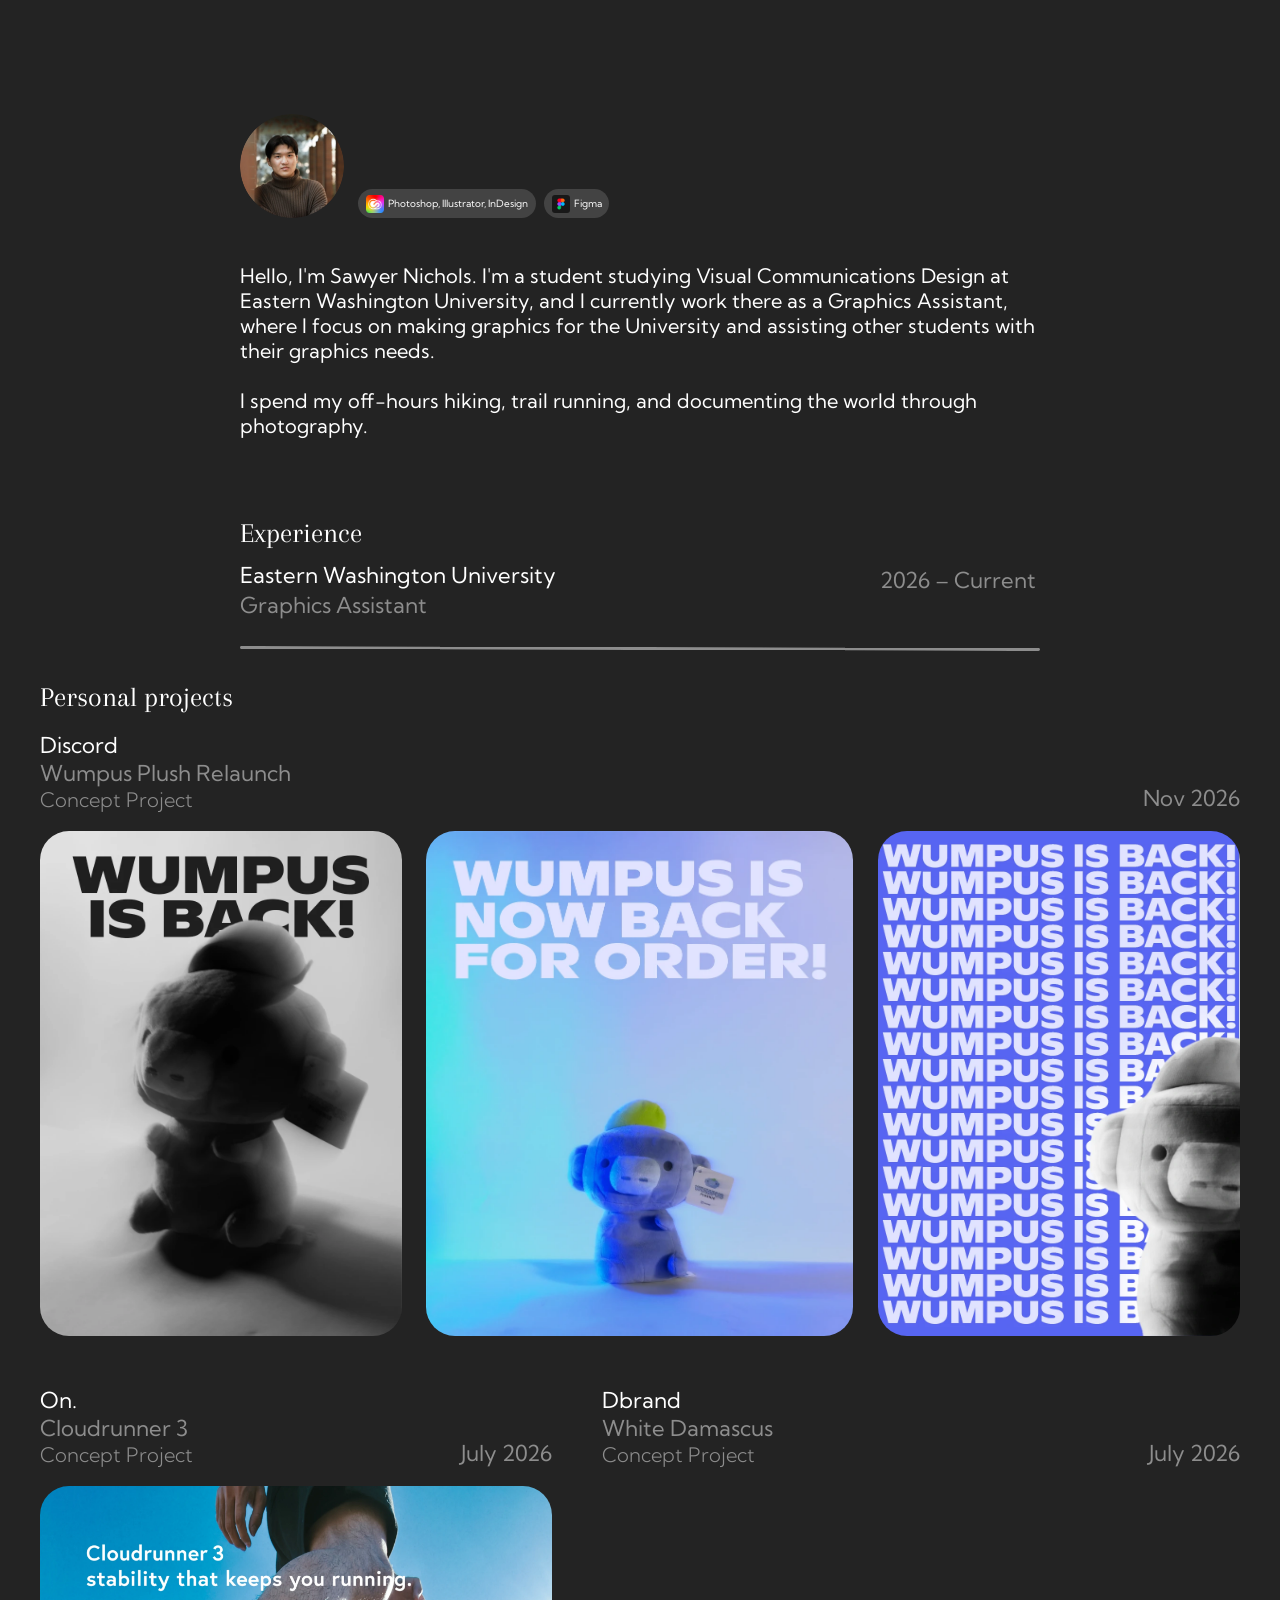
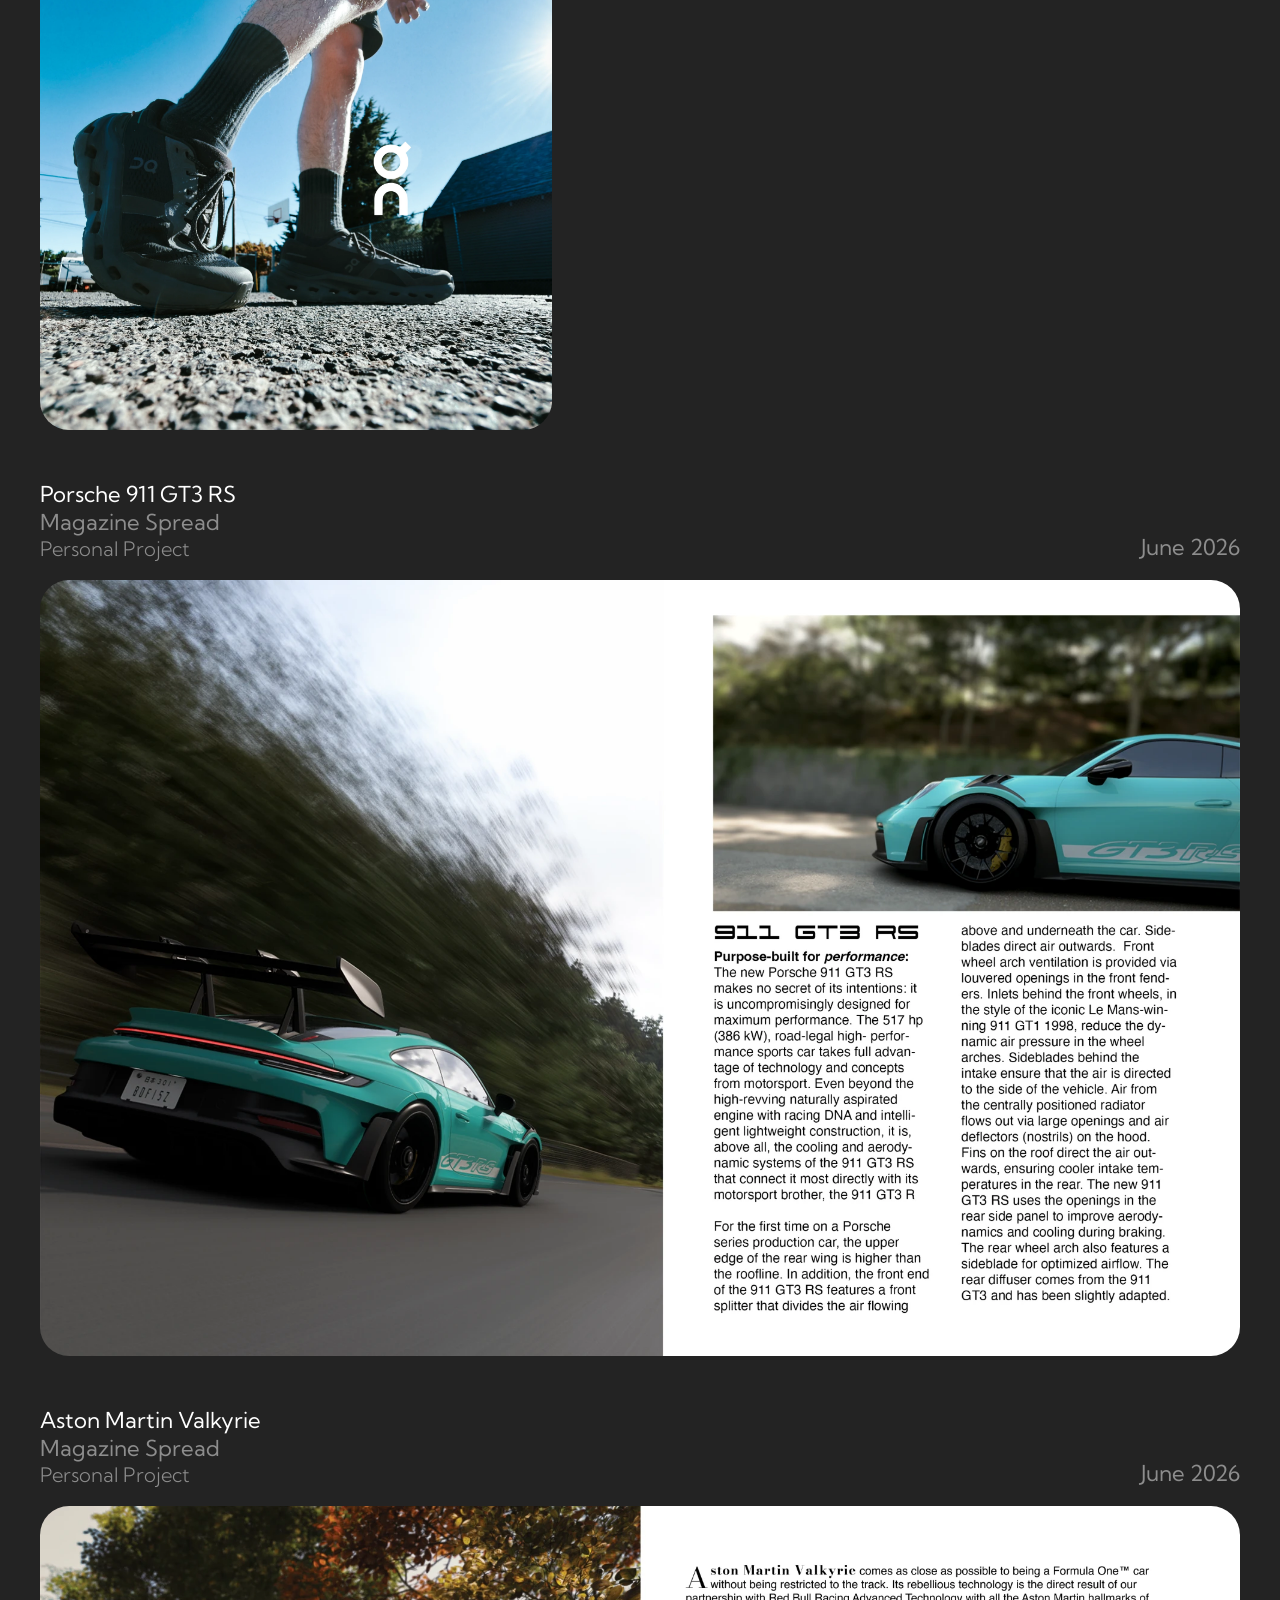
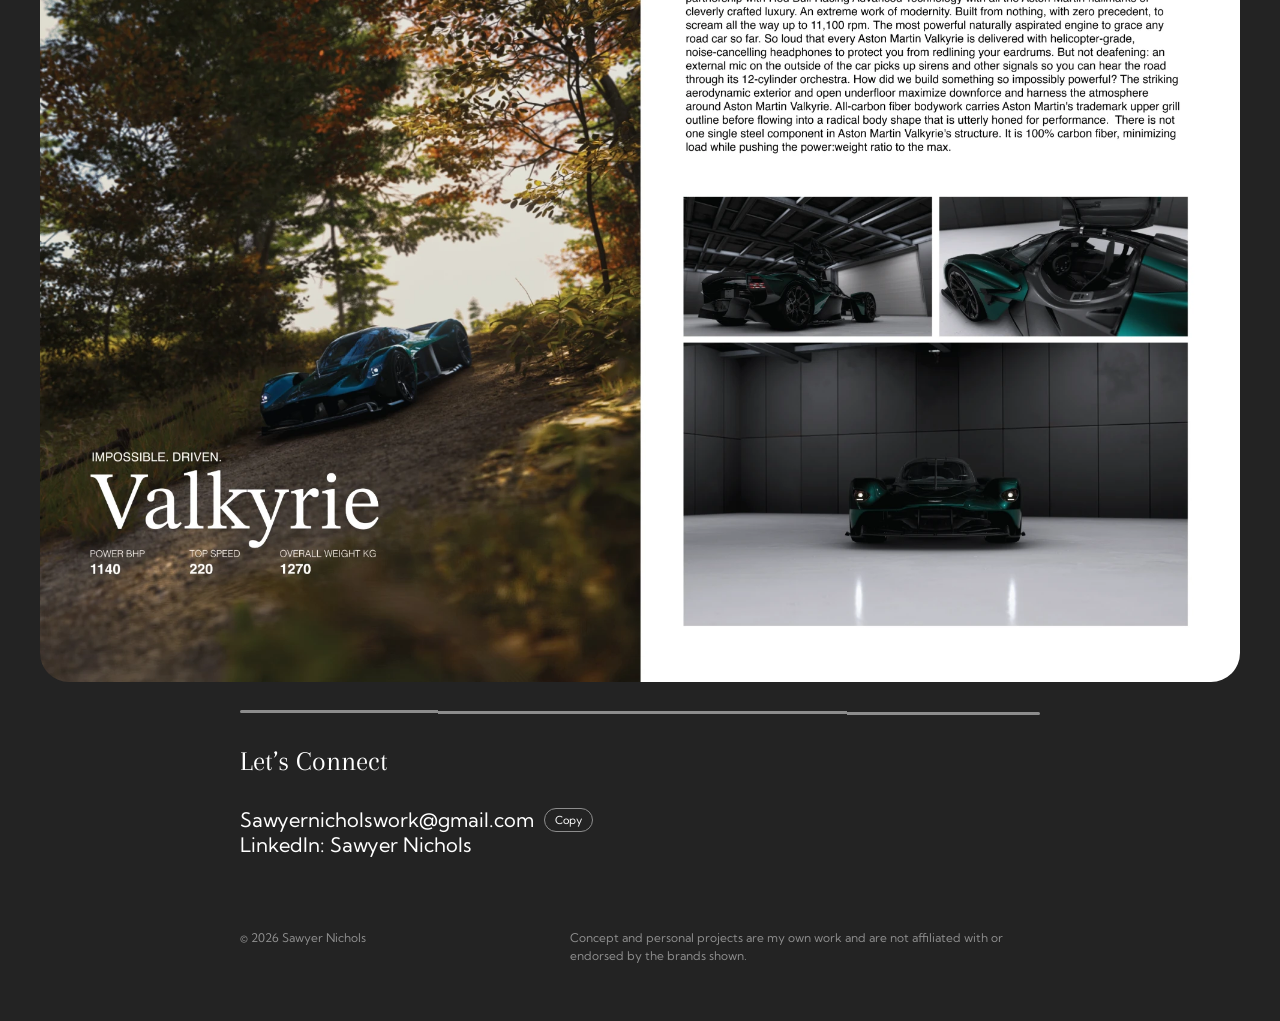
==== commit 68fe614b: "Update personal introduction in index.html" ====
--- a/index.html
+++ b/index.html
@@ -73,7 +73,7 @@
         </ul>
       </div>
       <div class="about__text">
-        <p>Hello, I’m Sawyer, a student studying Visual Communications Design at Eastern Washington University. I currently work at EWU as a Graphics Assistant where I focus on helping others print and making graphics for the University.</p>
+        <p>Hello, I'm Sawyer Nichols. I'm a student studying Visual Communications Design at Eastern Washington University, and I currently work there as a Graphics Assistant, where I focus on making graphics for the University and assisting other students with their graphics needs.</p>
         <p>I spend my off-hours hiking, trail running, and documenting the world through photography.</p>
       </div>
     </section>
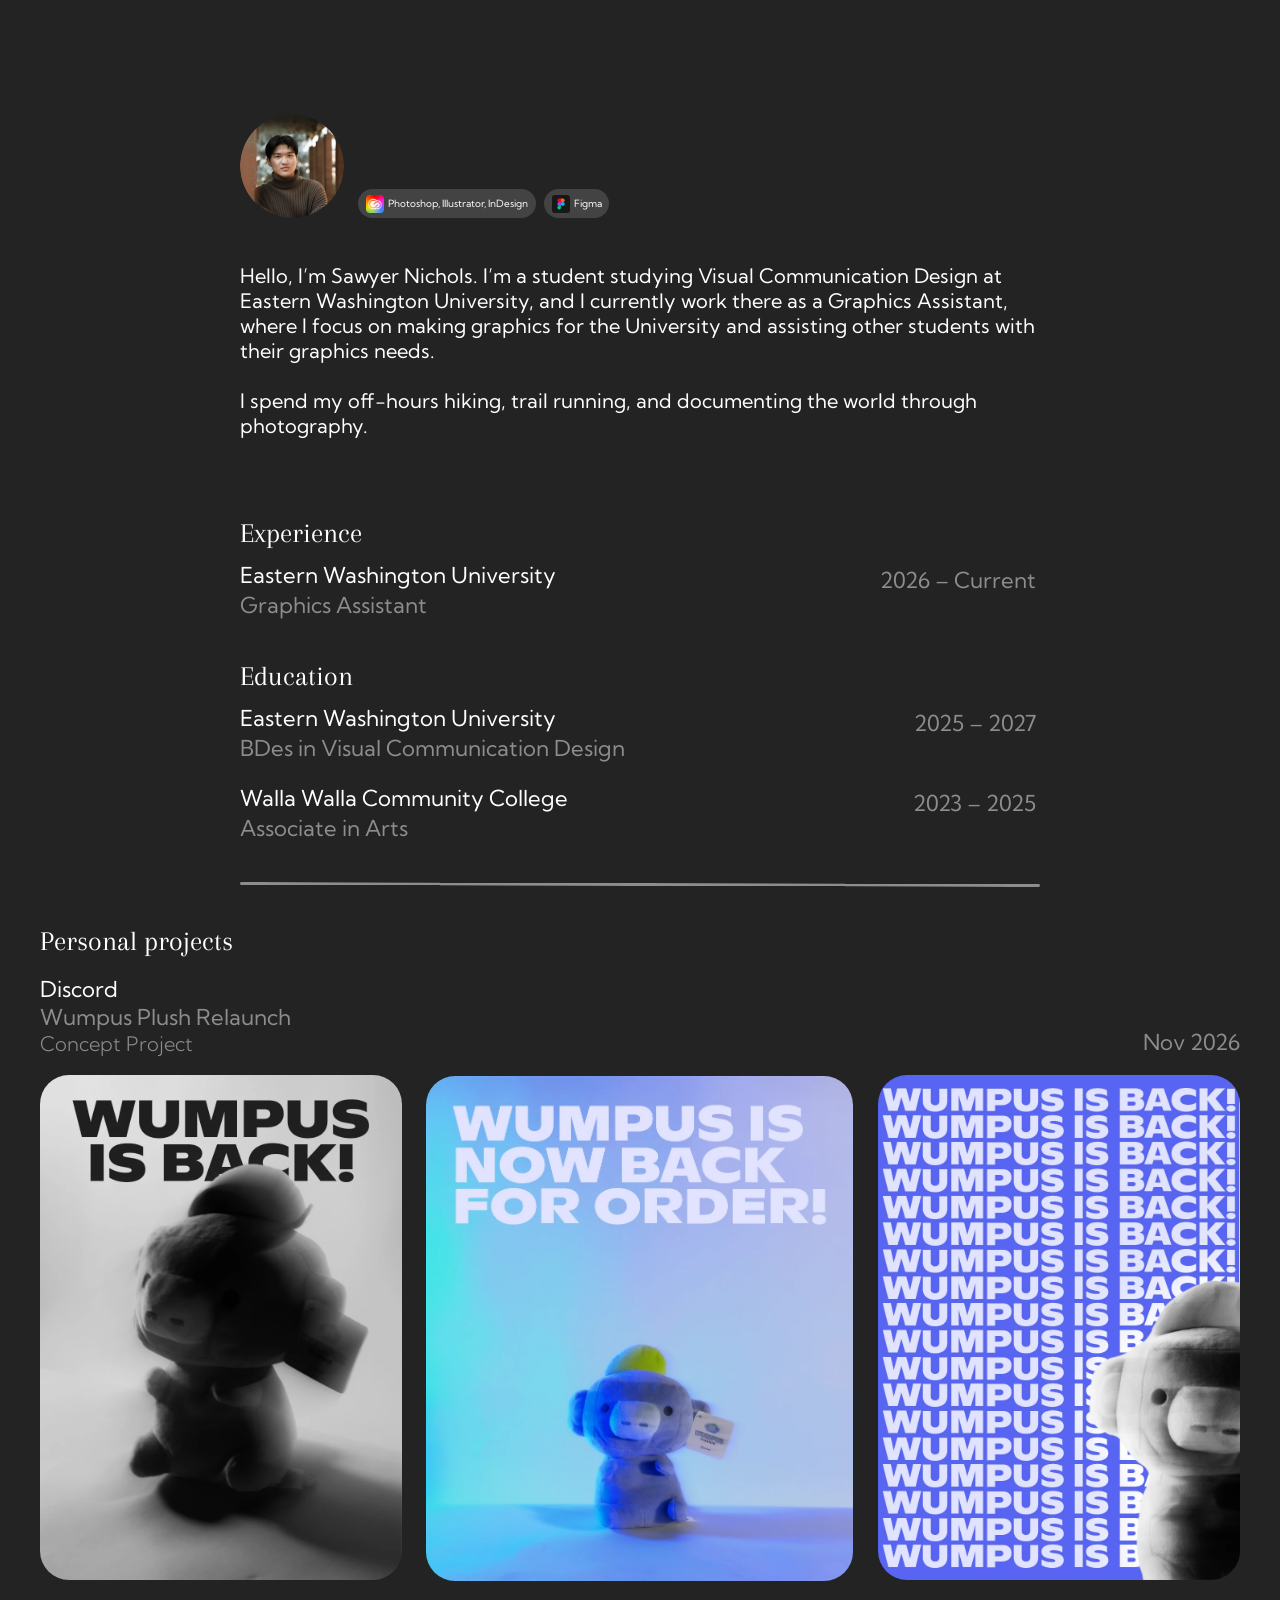
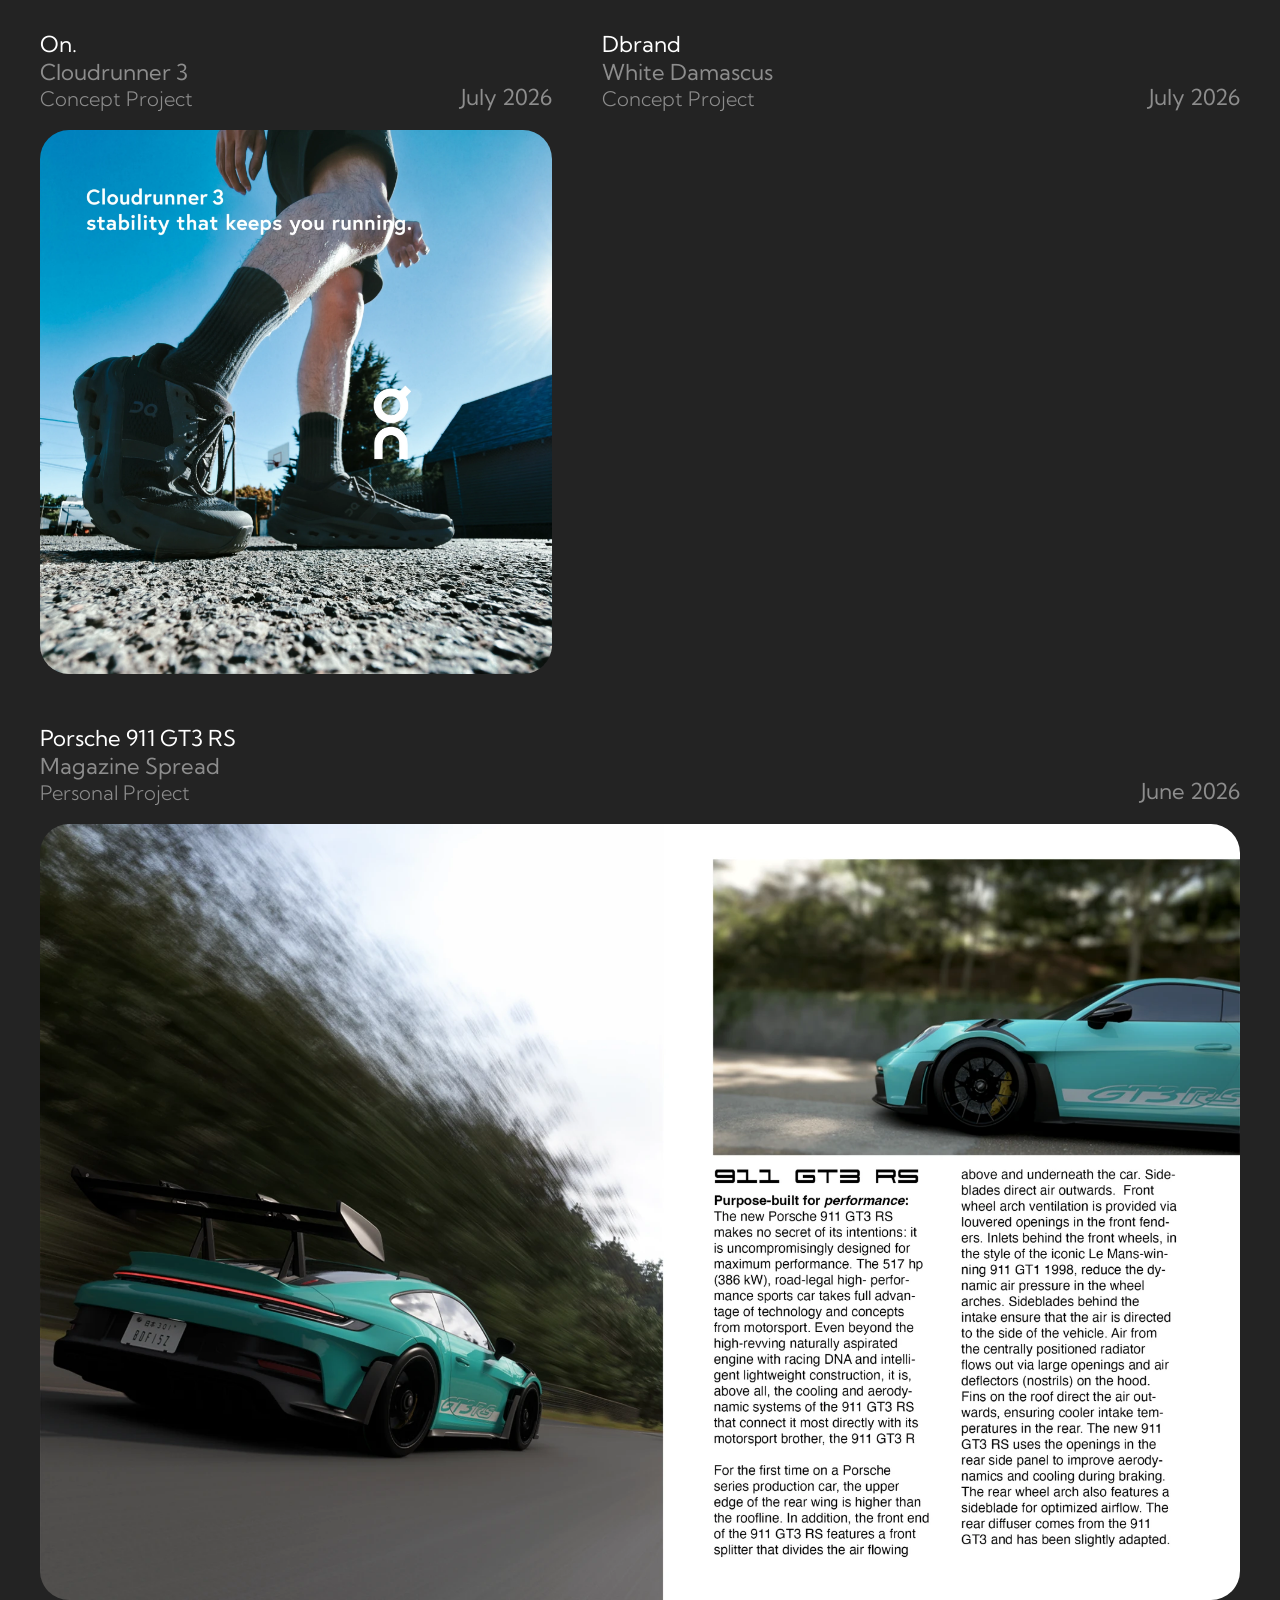
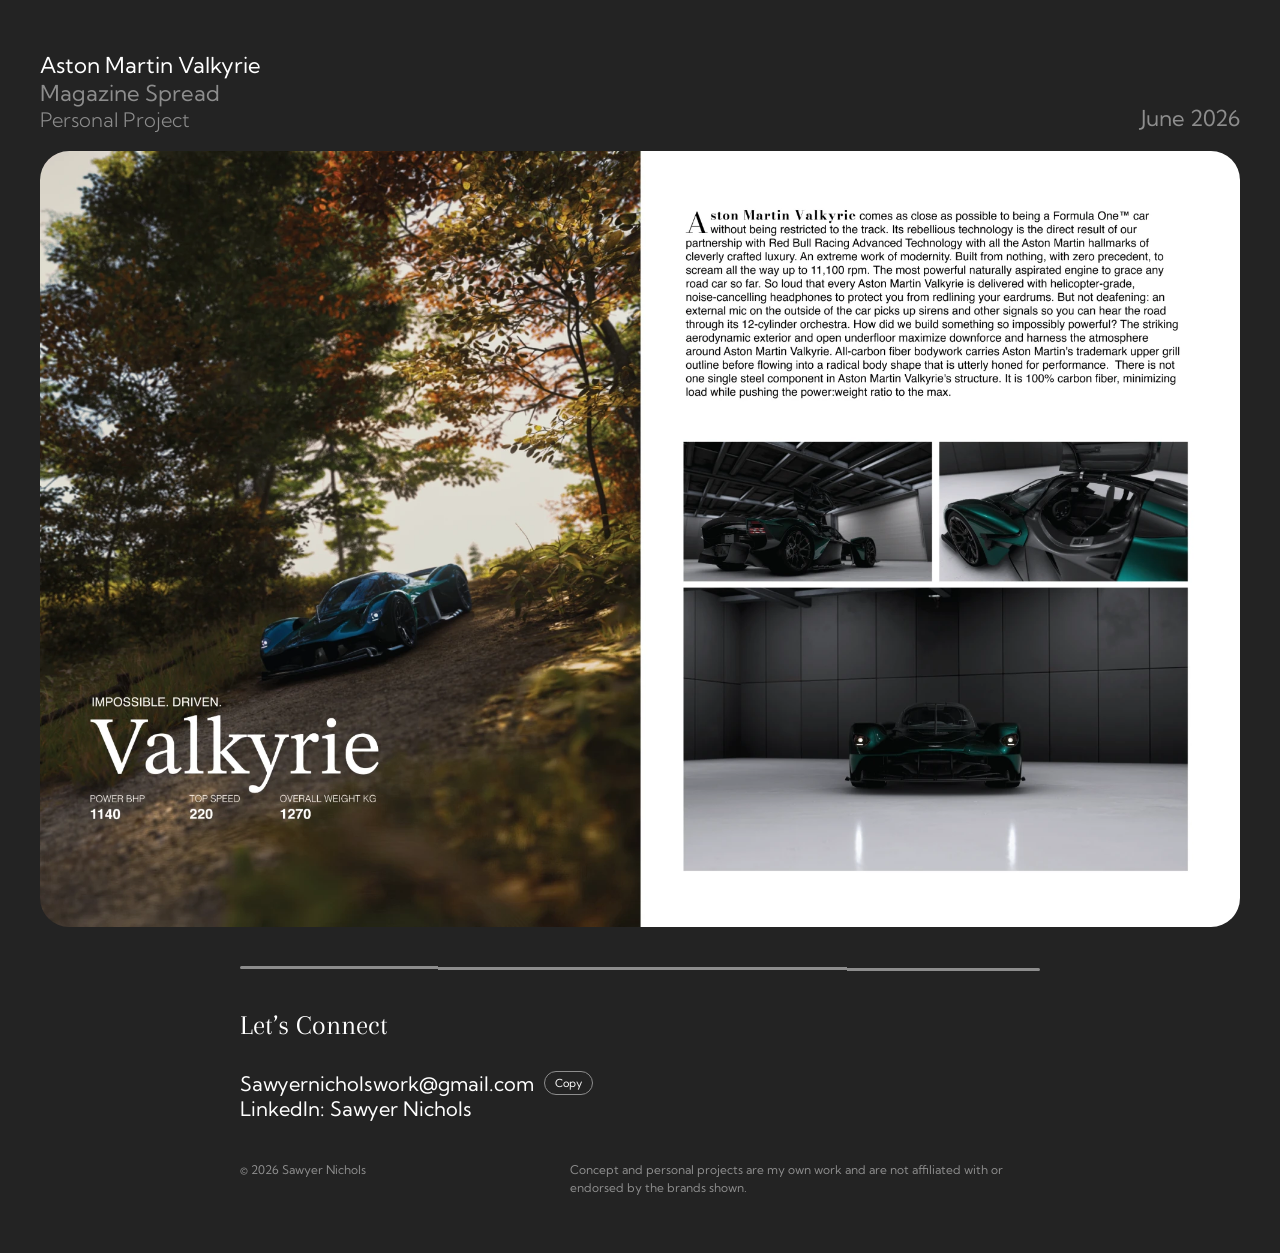
==== commit eaf7e69d: "Add Education, even out the spacing, fix the program name - New Education section under Experience (" ====
--- a/index.html
+++ b/index.html
@@ -4,7 +4,7 @@
   <meta charset="UTF-8">
   <meta name="viewport" content="width=device-width, initial-scale=1">
   <title>Sawyer Nichols · Design Portfolio</title>
-  <meta name="description" content="Portfolio of Sawyer Nichols, a Visual Communications Design student at Eastern Washington University. Advertising, poster and editorial projects.">
+  <meta name="description" content="Portfolio of Sawyer Nichols, a Visual Communication Design student at Eastern Washington University. Advertising, poster and editorial projects.">
   <link rel="canonical" href="https://sawyernichols.org/">
 
   <!-- Link preview: the title, text and image shown when the address is
@@ -14,11 +14,11 @@
   <meta property="og:site_name" content="Sawyer Nichols">
   <meta property="og:url" content="https://sawyernichols.org/">
   <meta property="og:title" content="Sawyer Nichols · Design Portfolio">
-  <meta property="og:description" content="Visual Communications Design student at Eastern Washington University. Advertising, poster and editorial projects.">
-  <meta property="og:image" content="https://sawyernichols.org/assets/link-preview-3.jpg">
+  <meta property="og:description" content="Visual Communication Design student at Eastern Washington University. Advertising, poster and editorial projects.">
+  <meta property="og:image" content="https://sawyernichols.org/assets/link-preview-4.jpg">
   <meta property="og:image:width" content="1200">
   <meta property="og:image:height" content="630">
-  <meta property="og:image:alt" content="Sawyer Nichols, Visual Communications Design, beside five overlapping project prints.">
+  <meta property="og:image:alt" content="Sawyer Nichols, Visual Communication Design, beside five overlapping project prints.">
   <meta name="twitter:card" content="summary_large_image">
 
   <!-- Tells search engines who this site is about. -->
@@ -29,7 +29,7 @@
     "name": "Sawyer Nichols",
     "url": "https://sawyernichols.org/",
     "image": "https://sawyernichols.org/assets/profile-picture.png",
-    "description": "Visual Communications Design student at Eastern Washington University.",
+    "description": "Visual Communication Design student at Eastern Washington University.",
     "jobTitle": "Graphics Assistant",
     "worksFor": { "@type": "CollegeOrUniversity", "name": "Eastern Washington University" },
     "sameAs": ["https://www.linkedin.com/in/sawyer-nichols-5863b9374/"]
@@ -50,7 +50,7 @@
 
   <!-- Raise the ?v= number by one whenever styles.css changes, so browsers
        fetch the new stylesheet instead of reusing a saved copy. -->
-  <link rel="stylesheet" href="styles.css?v=8">
+  <link rel="stylesheet" href="styles.css?v=9">
 </head>
 <body>
   <main class="page">
@@ -73,7 +73,7 @@
         </ul>
       </div>
       <div class="about__text">
-        <p>Hello, I'm Sawyer Nichols. I'm a student studying Visual Communications Design at Eastern Washington University, and I currently work there as a Graphics Assistant, where I focus on making graphics for the University and assisting other students with their graphics needs.</p>
+        <p>Hello, I’m Sawyer Nichols. I’m a student studying Visual Communication Design at Eastern Washington University, and I currently work there as a Graphics Assistant, where I focus on making graphics for the University and assisting other students with their graphics needs.</p>
         <p>I spend my off-hours hiking, trail running, and documenting the world through photography.</p>
       </div>
     </section>
@@ -89,7 +89,27 @@
       </div>
     </section>
 
-    <img class="divider divider--after-experience" src="assets/divider.svg" alt="">
+    <!-- Education, newest first. Each entry is built like the one in
+         Experience: name, then a grey second line, with the date on the right. -->
+    <section class="education" aria-labelledby="education-title">
+      <h2 class="section-title" id="education-title">Education</h2>
+      <div class="entry">
+        <p class="entry__text">
+          <span class="entry__name">Eastern Washington University</span>
+          <span class="entry__role">BDes in Visual Communication Design</span>
+        </p>
+        <p class="entry__date">2025 – 2027</p>
+      </div>
+      <div class="entry">
+        <p class="entry__text">
+          <span class="entry__name">Walla Walla Community College</span>
+          <span class="entry__role">Associate in Arts</span>
+        </p>
+        <p class="entry__date">2023 – 2025</p>
+      </div>
+    </section>
+
+    <img class="divider divider--after-education" src="assets/divider.svg" alt="">
 
     <section class="projects" aria-labelledby="projects-title">
       <h2 class="section-title" id="projects-title">Personal projects</h2>
--- a/styles.css
+++ b/styles.css
@@ -128,12 +128,9 @@
   transform: rotate(0.14deg);
 }
 
-.divider--after-experience {
-  margin-top: 26px;
-}
-
+.divider--after-education,
 .divider--after-projects {
-  margin-top: 29px;
+  margin-top: 40px;
 }
 
 /* ---------- About ---------- */
@@ -234,10 +231,21 @@
   white-space: nowrap;
 }
 
+/* ---------- Education ----------
+   Uses the same .entry rows as Experience. */
+
+.education {
+  margin-top: 40px;
+}
+
+.entry + .entry {
+  margin-top: 20px;
+}
+
 /* ---------- Projects ---------- */
 
 .projects {
-  margin-top: 32px;
+  margin-top: 40px;
 }
 
 /* Rows of projects, and the row of images inside a series.
@@ -659,7 +667,7 @@
 /* ---------- Contact ---------- */
 
 .contact {
-  margin-top: 32px;
+  margin-top: 40px;
 }
 
 .contact__details {
@@ -703,7 +711,7 @@
   flex-wrap: wrap;
   justify-content: space-between;
   gap: 8px 32px;
-  margin-top: 72px;
+  margin-top: 40px;
   color: var(--muted);
   font-size: 12px;
   line-height: 1.5;
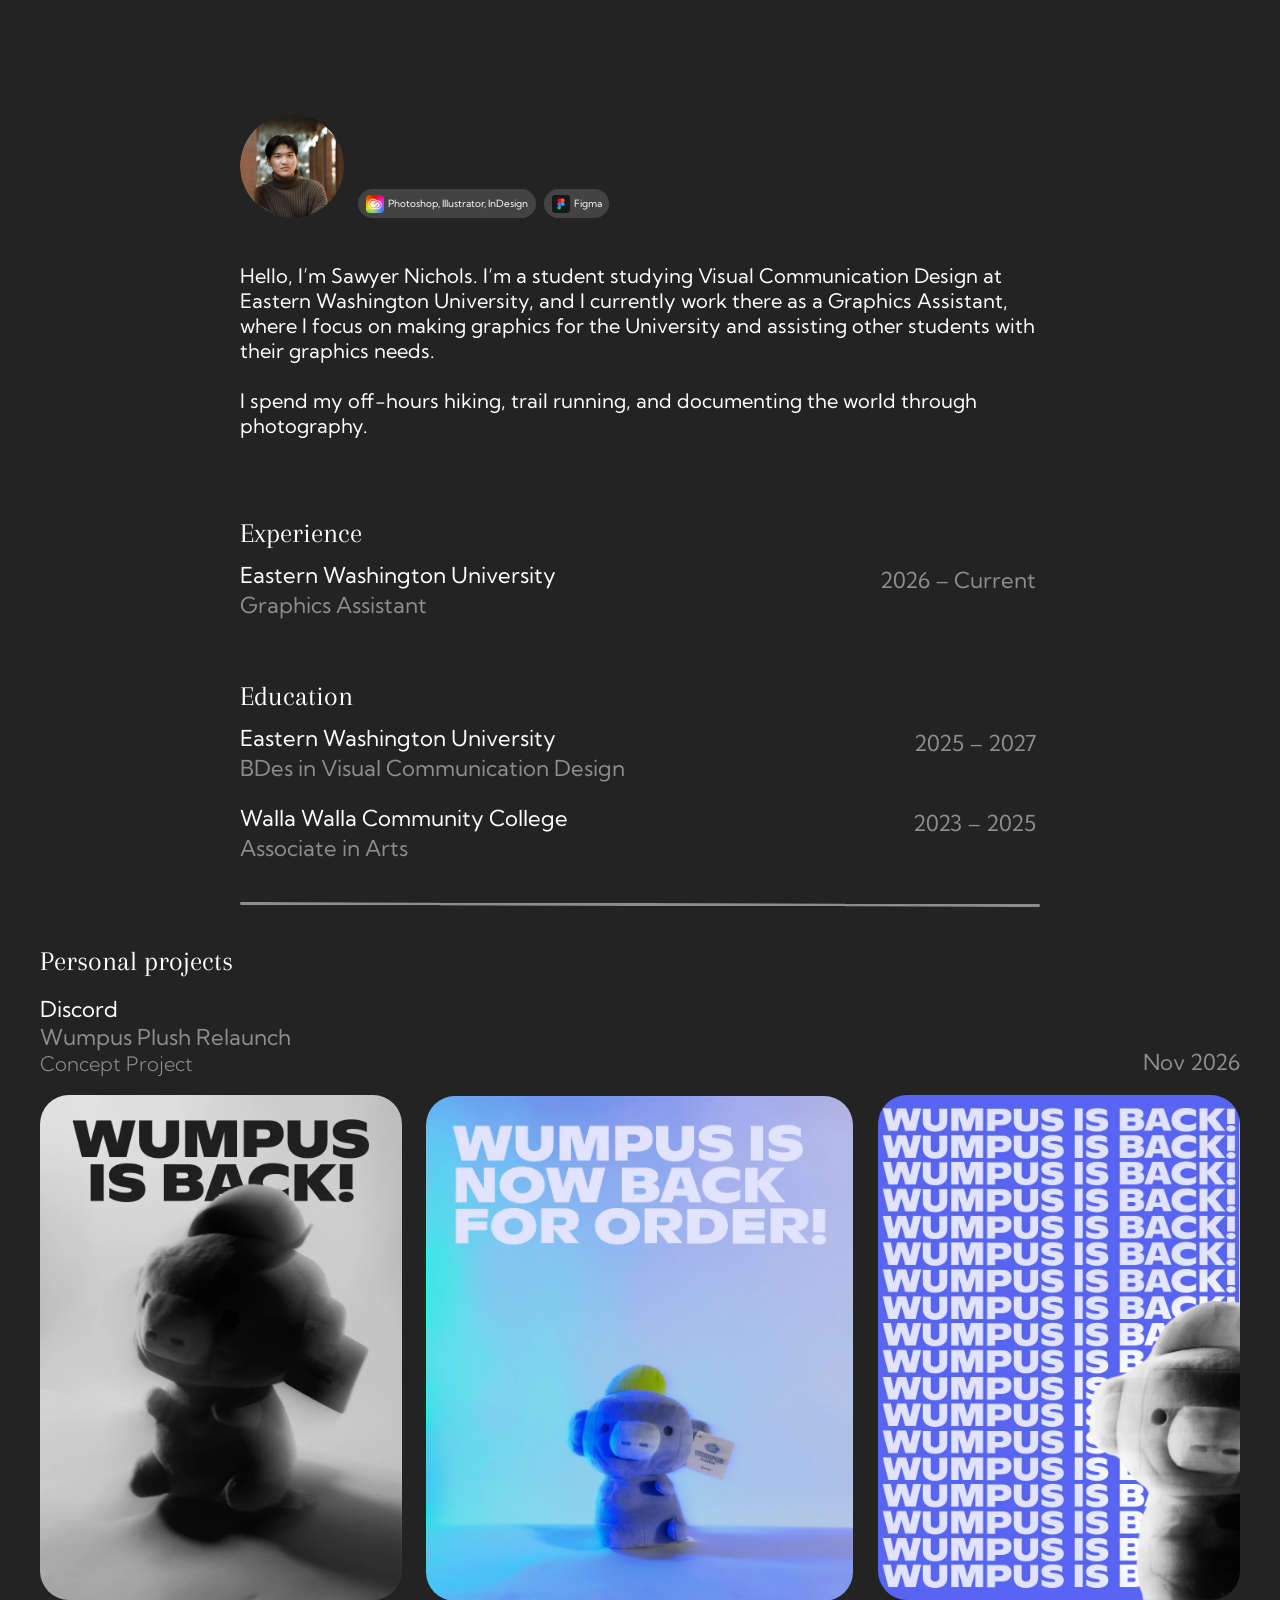
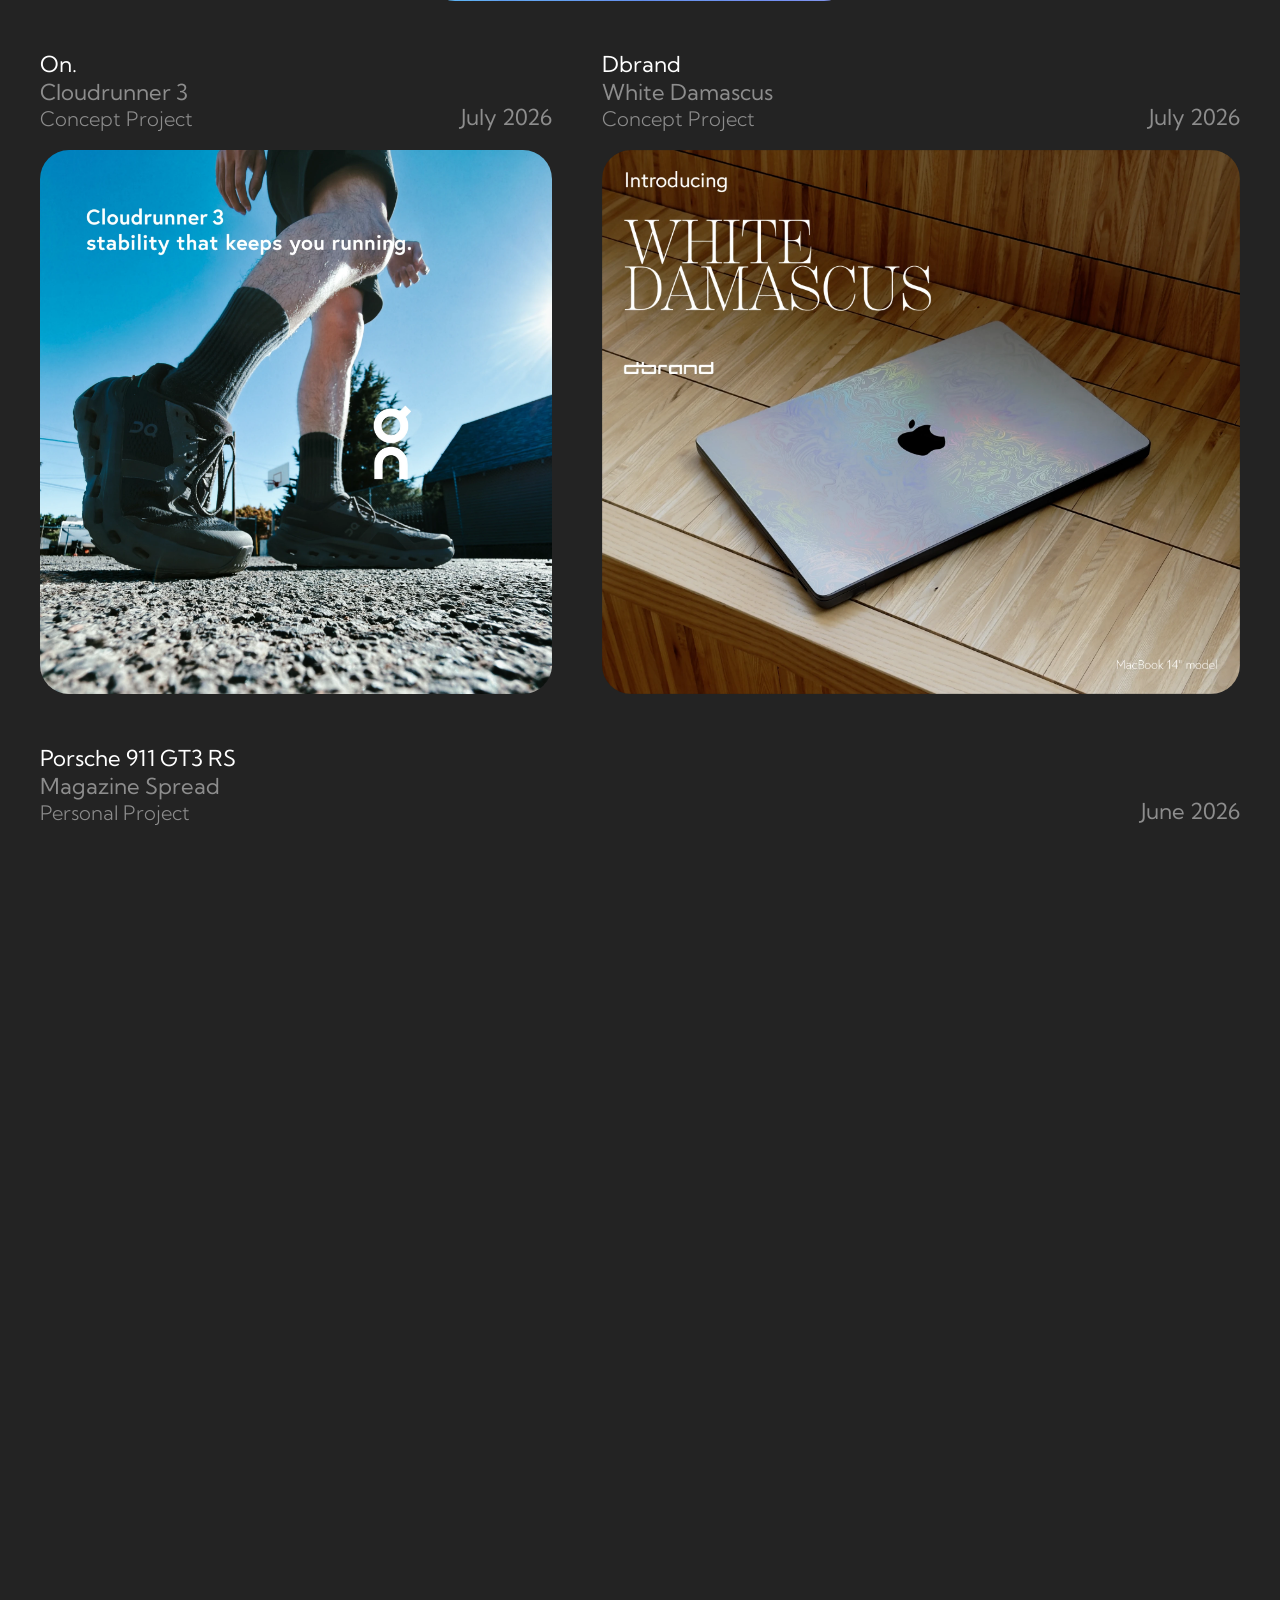
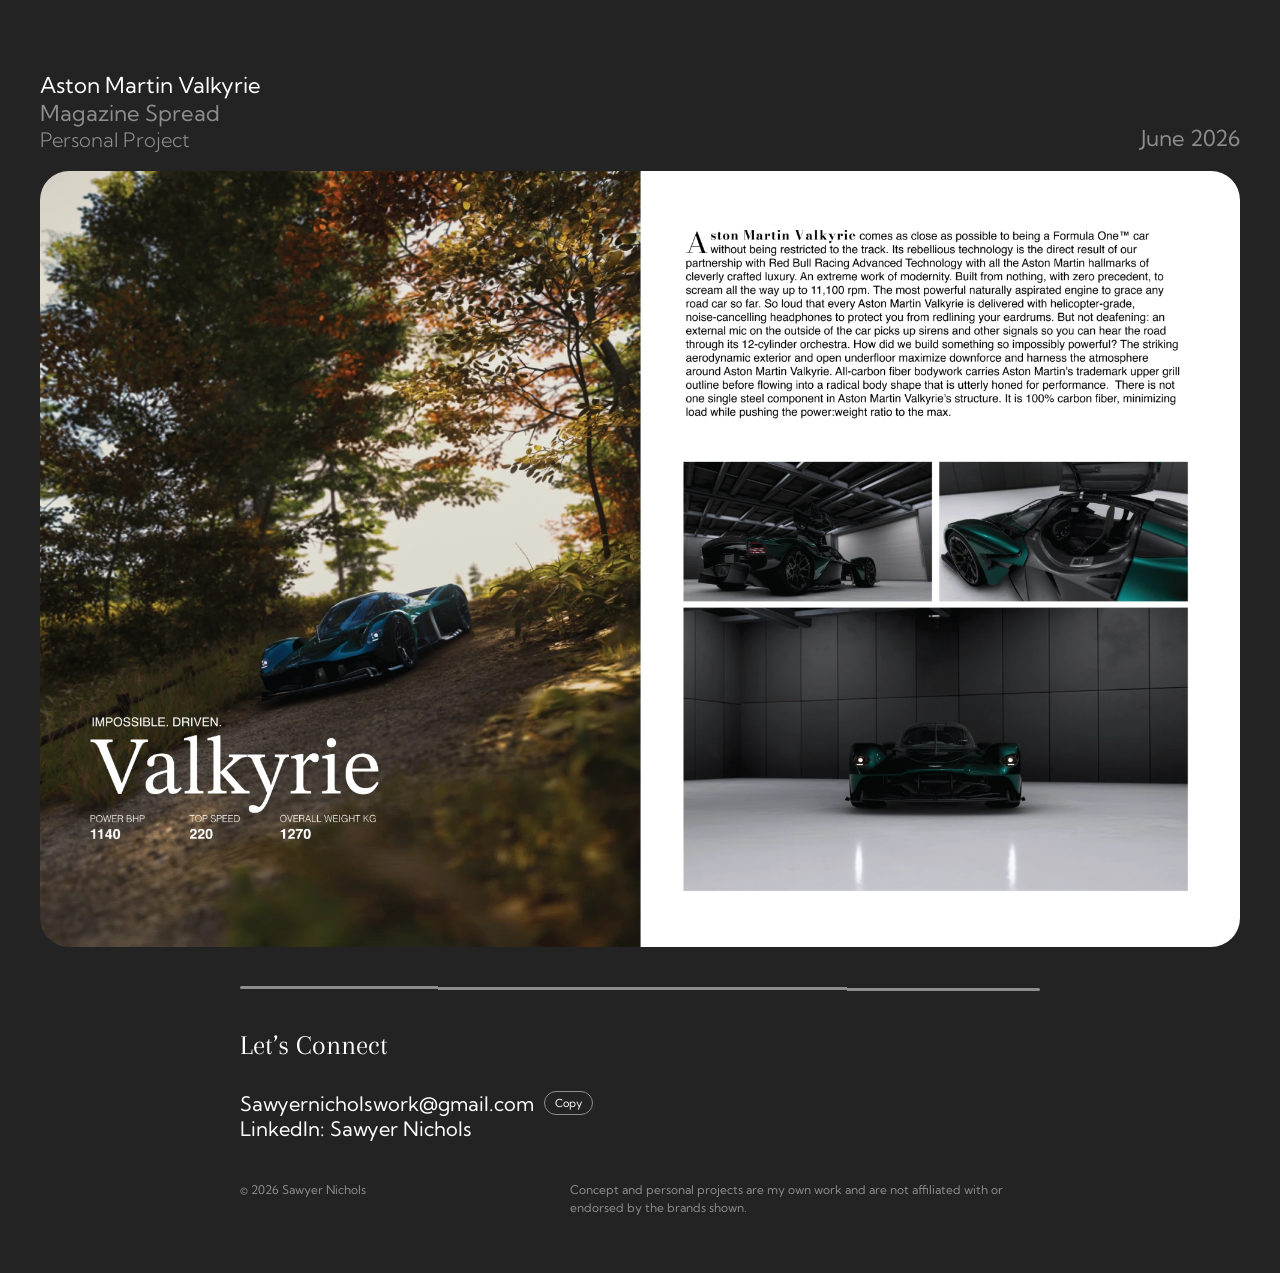
==== commit 564d83d2: "Widen the gap between Experience and Education to 60" ====
--- a/index.html
+++ b/index.html
@@ -50,7 +50,7 @@
 
   <!-- Raise the ?v= number by one whenever styles.css changes, so browsers
        fetch the new stylesheet instead of reusing a saved copy. -->
-  <link rel="stylesheet" href="styles.css?v=9">
+  <link rel="stylesheet" href="styles.css?v=10">
 </head>
 <body>
   <main class="page">
--- a/styles.css
+++ b/styles.css
@@ -234,8 +234,10 @@
 /* ---------- Education ----------
    Uses the same .entry rows as Experience. */
 
+/* A little more than the 40px used between other sections, so the break
+   reads clearly against the 20px between the two schools. */
 .education {
-  margin-top: 40px;
+  margin-top: 60px;
 }
 
 .entry + .entry {
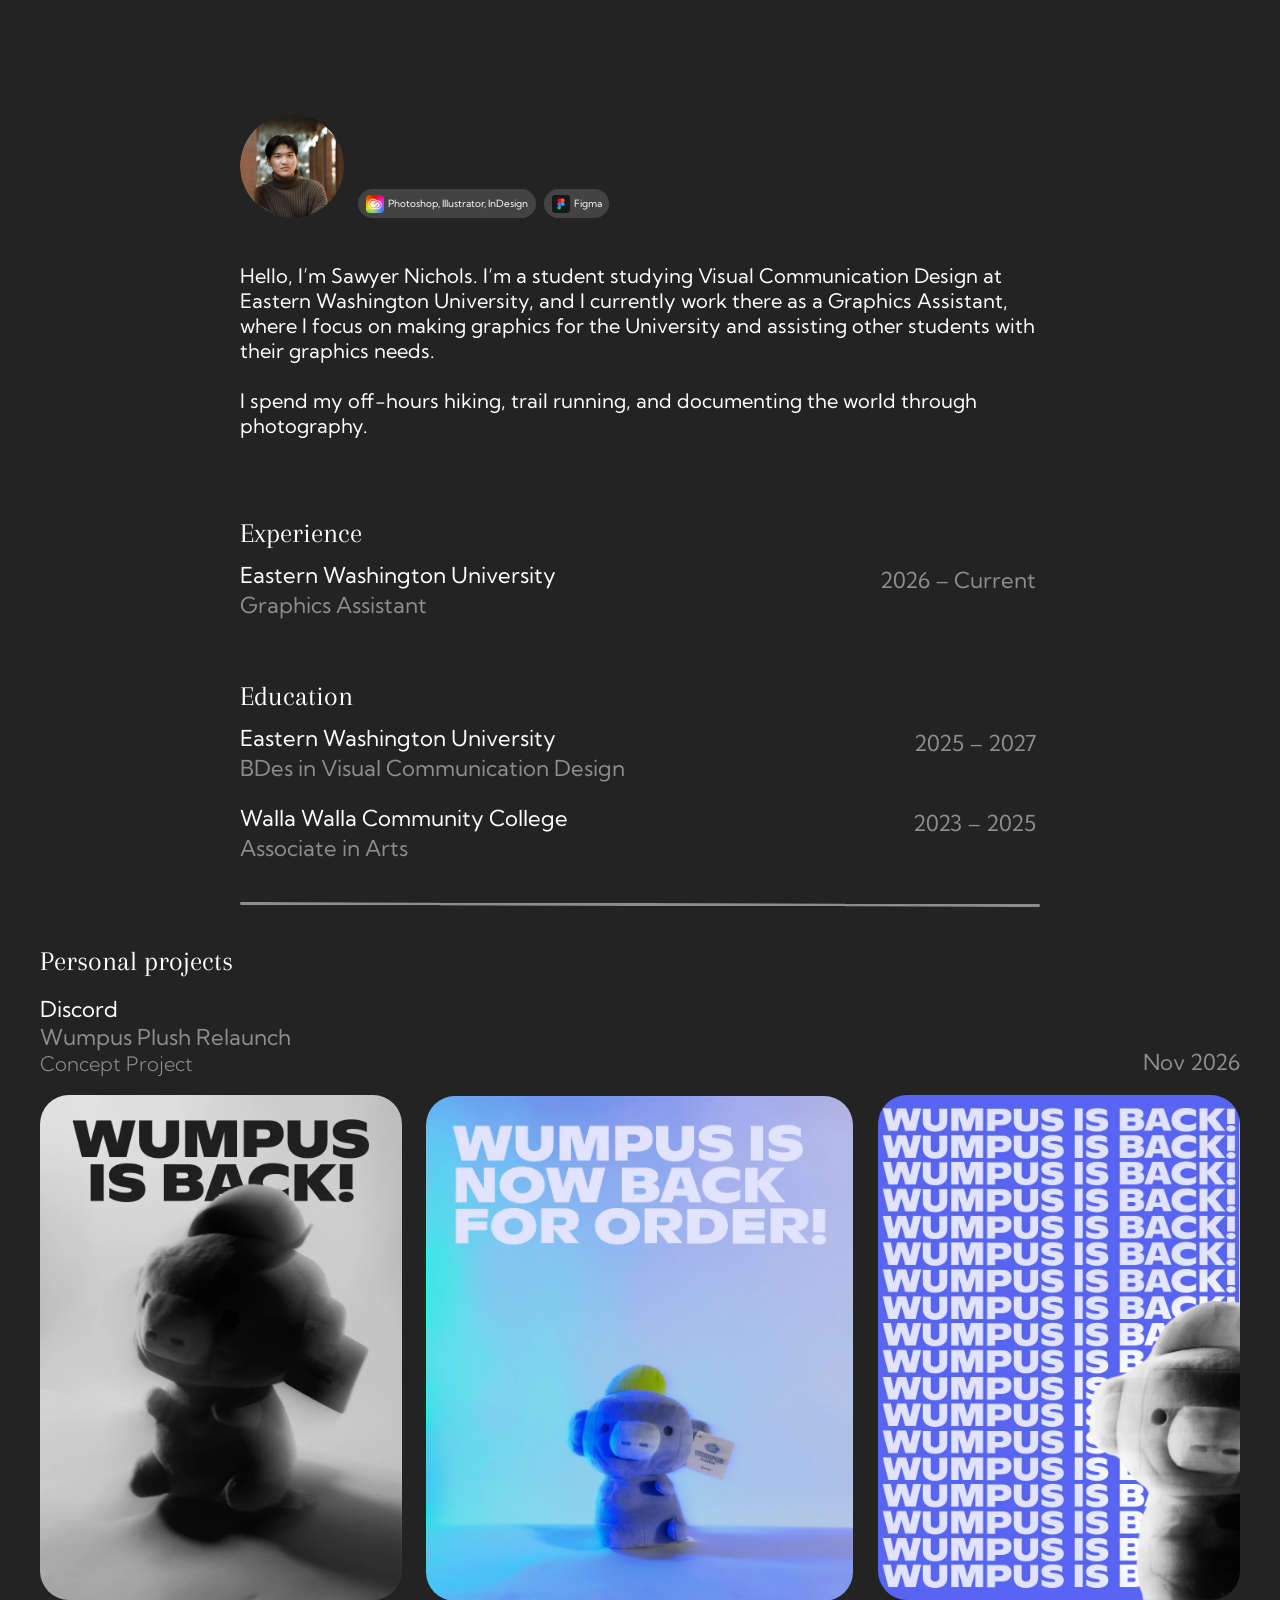
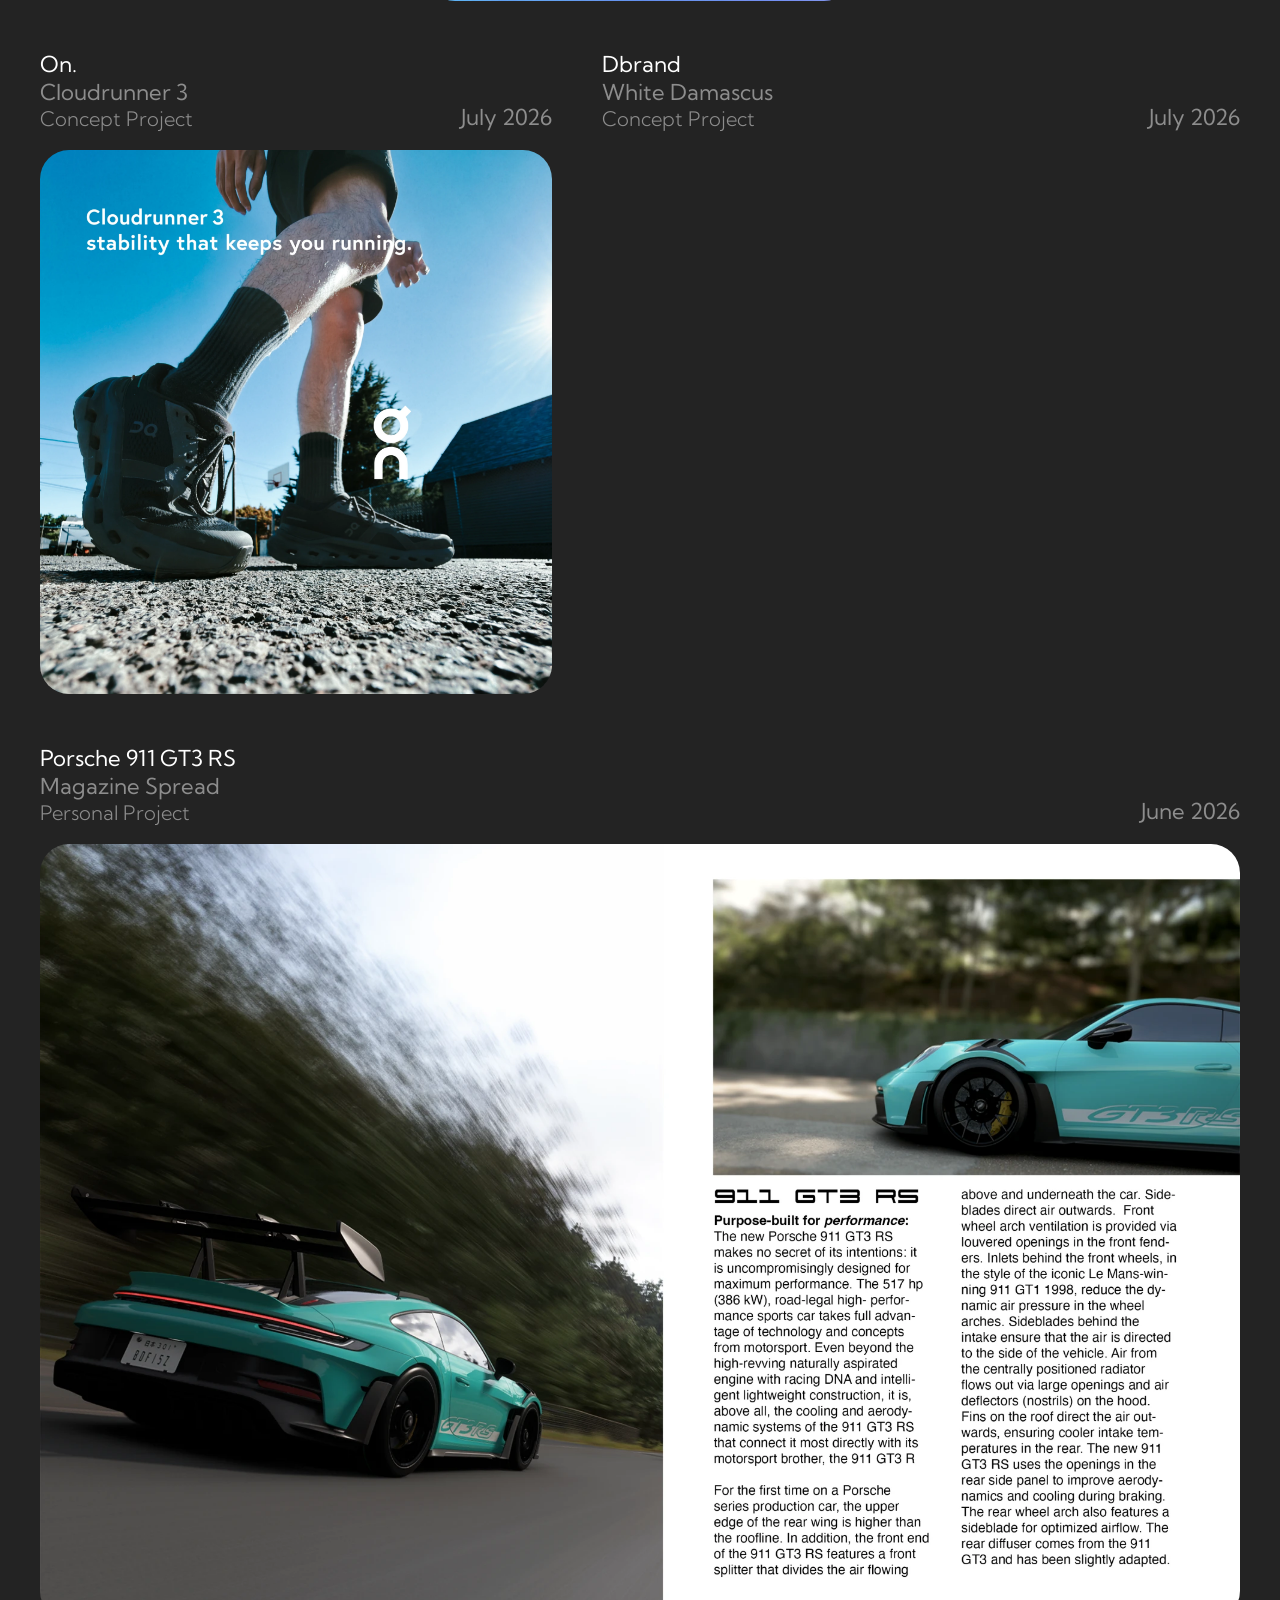
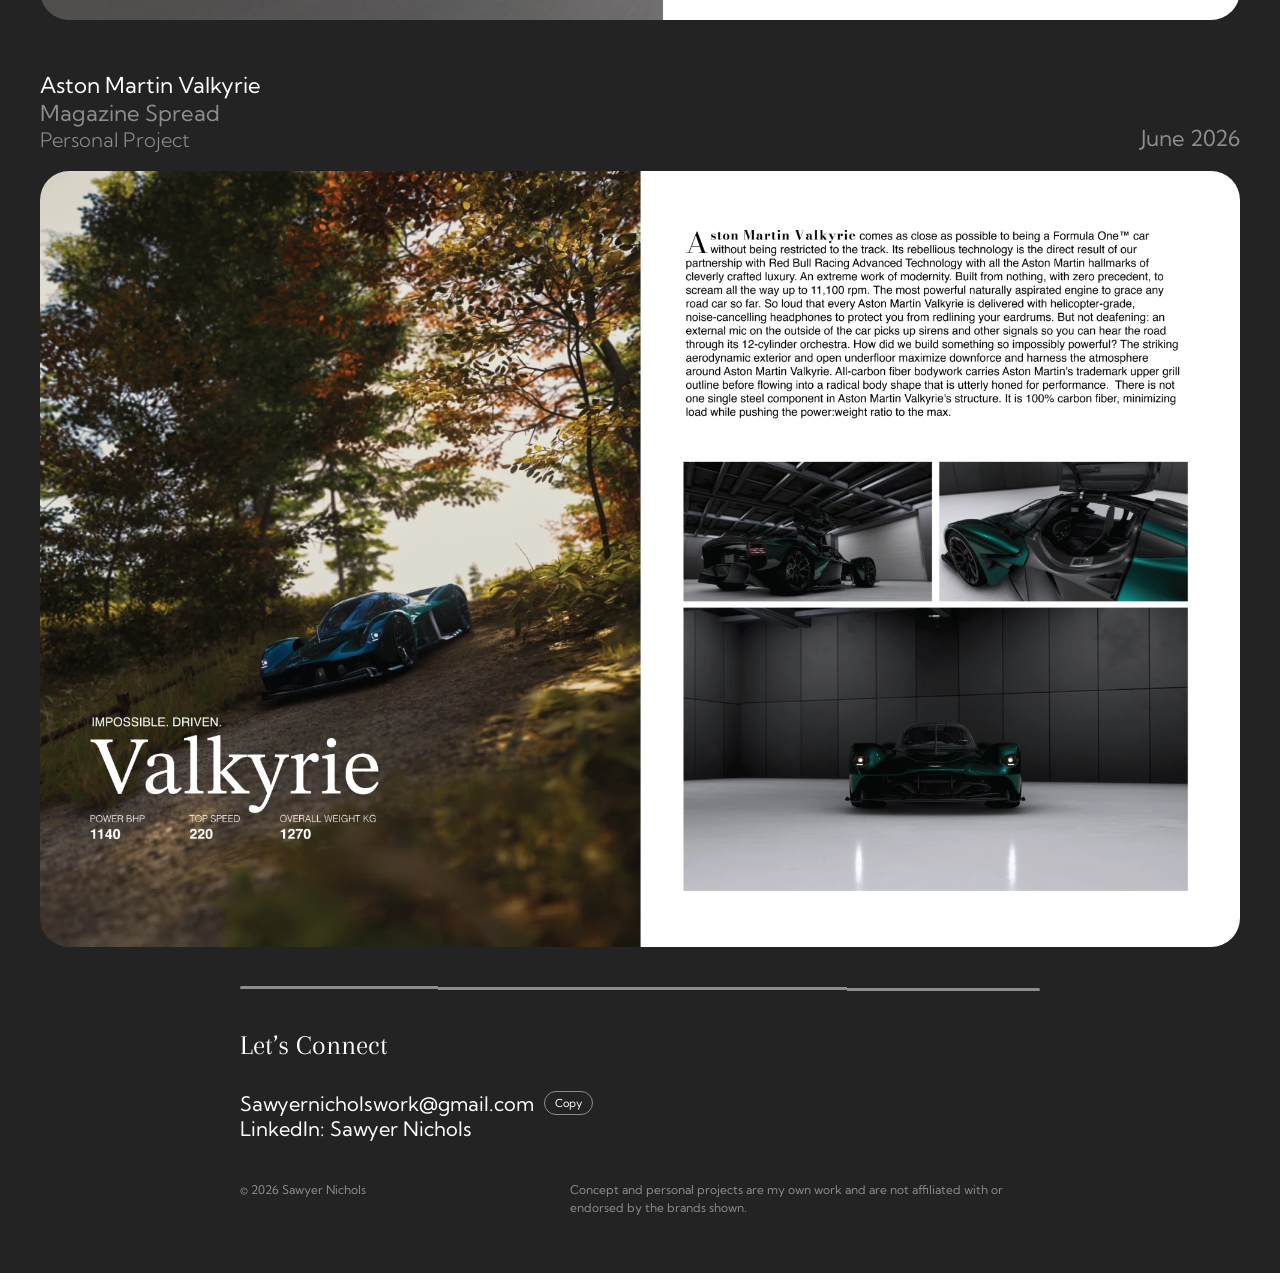
==== commit b6f7825a: "Add motion to project images and the preview - A project image tilts slightly under the pointer. - T" ====
--- a/index.html
+++ b/index.html
@@ -50,7 +50,7 @@
 
   <!-- Raise the ?v= number by one whenever styles.css changes, so browsers
        fetch the new stylesheet instead of reusing a saved copy. -->
-  <link rel="stylesheet" href="styles.css?v=10">
+  <link rel="stylesheet" href="styles.css?v=11">
 </head>
 <body>
   <main class="page">
@@ -377,6 +377,10 @@
     // with that image, its label and its group's description. Images that
     // share a data-group can be stepped through with the arrows beside the
     // image, the arrow keys, or a swipe.
+    //
+    // Motion: the image grows out of the small one on the page and shrinks
+    // back into it on closing, and stepping slides one image out while the
+    // next slides in. Visitors who ask for less motion get none of it.
     (function () {
       var dialog = document.getElementById('preview');
       var notes = document.getElementById('project-notes');
@@ -386,6 +390,8 @@
       var image = part('image');
       var stage = part('stage');
       var calm = window.matchMedia && window.matchMedia('(prefers-reduced-motion: reduce)').matches;
+      var moves = !calm && !!image.animate && !!dialog.getAnimations;
+      var SOFT = 'cubic-bezier(0.22, 1, 0.36, 1)'; // quick start, gentle stop
 
       // Collect the images into their groups, in page order.
       var groups = {};
@@ -398,6 +404,7 @@
         var list = groups[name] = groups[name] || [];
         var index = list.length;
         list.push({
+          thumb: picture,
           src: picture.getAttribute('src'),
           alt: picture.getAttribute('alt'),
           ratio: picture.getAttribute('width') / picture.getAttribute('height'),
@@ -411,6 +418,9 @@
 
       var items = [];
       var current = 0;
+      var closing = false;
+      var run = 0;       // goes up each time the image changes, so a late callback can tell
+      var hidden = null; // the small image hidden while the large one flies to or from it
 
       function open(name, index) {
         items = groups[name];
@@ -428,21 +438,70 @@
         // Fetch the rest of the group now, so Next is instant.
         items.forEach(function (item) { new Image().src = item.src; });
 
-        show(index, true);
+        show(index, 0);
         dialog.showModal();
         part('info').scrollTop = 0;
         part('layout').scrollTop = 0;
-      }
-
-      // Stepping past either end wraps round to the other.
-      function show(index, instant) {
+        if (moves) arrive();
+      }
+
+      // Put the image back to rest and show the small image again.
+      function rest() {
+        image.style.opacity = '';
+        image.style.transformOrigin = '';
+        if (hidden) hidden.style.visibility = '';
+        hidden = null;
+      }
+
+      // Stop anything still moving, so quick clicks never pile up.
+      function settle() {
+        run++;
+        Array.prototype.forEach.call(dialog.querySelectorAll('.preview__ghost'), function (ghost) {
+          ghost.parentNode.removeChild(ghost);
+        });
+        image.getAnimations().forEach(function (animation) { animation.cancel(); });
+        rest();
+      }
+
+      // Stepping past either end wraps round to the other. direction is 1
+      // for the next image, -1 for the previous one and 0 for no movement.
+      function show(index, direction) {
         current = (index + items.length) % items.length;
         var item = items[current];
+        var ghost = null;
+
+        if (moves) {
+          settle();
+          if (direction) {
+            // A copy of the outgoing image, laid exactly over the real one,
+            // so the two can move at the same time.
+            var box = image.getBoundingClientRect();
+            ghost = image.cloneNode();
+            ghost.className = 'preview__image preview__ghost';
+            ghost.alt = '';
+            ghost.setAttribute('aria-hidden', 'true');
+            ghost.style.left = box.left + 'px';
+            ghost.style.top = box.top + 'px';
+            ghost.style.width = box.width + 'px';
+            ghost.style.height = box.height + 'px';
+            image.parentNode.appendChild(ghost);
+          }
+        }
 
         image.src = item.src;
         image.alt = item.alt;
-        if (!instant && !calm && image.animate) {
-          image.animate([{ opacity: 0 }, { opacity: 1 }], { duration: 220, easing: 'ease-out' });
+
+        if (ghost) {
+          ghost.animate(
+            [{ opacity: 1, transform: 'none' }, { opacity: 0, transform: 'translateX(' + (-56 * direction) + 'px)' }],
+            { duration: 220, easing: 'ease-in', fill: 'forwards' }
+          ).onfinish = function () {
+            if (ghost.parentNode) ghost.parentNode.removeChild(ghost);
+          };
+          image.animate(
+            [{ opacity: 0, transform: 'translateX(' + (56 * direction) + 'px)' }, { opacity: 1, transform: 'none' }],
+            { duration: 420, easing: SOFT }
+          );
         }
 
         part('client').textContent = item.client;
@@ -452,21 +511,138 @@
         part('count').textContent = (current + 1) + ' / ' + items.length;
       }
 
+      // Where the large image has to start (or end) to sit exactly on the
+      // small one on the page. Measured from the small image's button,
+      // because the image itself may be tilted by the pointer.
+      function flight(thumb) {
+        var from = thumb.parentNode.getBoundingClientRect();
+        var to = image.getBoundingClientRect();
+        if (!from.width || !to.width) return null;
+        if (from.bottom < 0 || from.top > window.innerHeight) return null; // scrolled out of view
+        var scale = from.width / to.width;
+        return {
+          transform: 'translate(' + (from.left - to.left) + 'px, ' + (from.top - to.top) + 'px) ' +
+            'scale(' + scale + ', ' + (from.height / to.height) + ')',
+          borderRadius: (parseFloat(getComputedStyle(thumb).borderRadius) / scale) + 'px'
+        };
+      }
+
+      function others() {
+        return [part('info')].concat(Array.prototype.slice.call(
+          dialog.querySelectorAll('.preview__arrow, .preview__count, .preview__close')
+        ));
+      }
+
+      // Opening: the dark layer fades in (see styles.css), the image grows
+      // out of the small one, then the card and the buttons follow.
+      function arrive() {
+        var thumb = items[current].thumb;
+        var id = run;
+
+        dialog.classList.remove('preview--closing');
+        dialog.classList.add('preview--opening');
+
+        others().forEach(function (el, i) {
+          el.animate(
+            i ? [{ opacity: 0 }, { opacity: 1 }] : [{ opacity: 0, transform: 'translateX(24px)' }, { opacity: 1, transform: 'none' }],
+            { duration: i ? 300 : 460, delay: i ? 200 : 150, easing: i ? 'ease' : SOFT, fill: 'backwards' }
+          );
+        });
+
+        // Wait until the image has its size before measuring the flight.
+        image.style.opacity = '0';
+        var go = function () {
+          if (id !== run || !dialog.open) return;
+          image.style.opacity = '';
+          var start = flight(thumb);
+          if (!start) {
+            image.animate([{ opacity: 0 }, { opacity: 1 }], { duration: 300, easing: 'ease-out' });
+            return;
+          }
+          image.style.transformOrigin = '0 0';
+          hidden = thumb;
+          thumb.style.visibility = 'hidden';
+          image.animate(
+            [start, { transform: 'none', borderRadius: getComputedStyle(image).borderRadius }],
+            { duration: 480, easing: SOFT }
+          ).onfinish = function () {
+            if (id === run) rest();
+          };
+        };
+        (image.decode ? image.decode() : Promise.resolve()).then(go, go);
+      }
+
+      // Closing: the same in reverse. If the small image has scrolled out
+      // of view, the large one fades out instead.
+      function close() {
+        if (closing) return;
+        if (!moves) { dialog.close(); return; }
+
+        closing = true;
+        settle();
+        dialog.classList.remove('preview--opening');
+        dialog.classList.add('preview--closing');
+
+        others().forEach(function (el) {
+          el.animate([{ opacity: 1 }, { opacity: 0 }], { duration: 160, fill: 'forwards' });
+        });
+
+        var thumb = items[current].thumb;
+        var end = flight(thumb);
+        var leave;
+        if (end) {
+          image.style.transformOrigin = '0 0';
+          hidden = thumb;
+          thumb.style.visibility = 'hidden';
+          leave = image.animate(
+            [{ transform: 'none', borderRadius: getComputedStyle(image).borderRadius }, end],
+            { duration: 340, easing: 'cubic-bezier(0.4, 0, 0.2, 1)', fill: 'forwards' }
+          );
+        } else {
+          leave = image.animate(
+            [{ opacity: 1, transform: 'none' }, { opacity: 0, transform: 'scale(0.98)' }],
+            { duration: 220, easing: 'ease-in', fill: 'forwards' }
+          );
+        }
+
+        var finished = false;
+        var finish = function () {
+          if (finished) return;
+          finished = true;
+          dialog.close();
+          dialog.classList.remove('preview--closing');
+          dialog.getAnimations({ subtree: true }).forEach(function (animation) { animation.cancel(); });
+          rest();
+          closing = false;
+        };
+        leave.onfinish = finish;
+        setTimeout(finish, 700); // in case the browser never reports the end
+      }
+
       dialog.addEventListener('click', function (event) {
-        var step = event.target.closest('[data-step]');
-        if (step) {
-          show(current + Number(step.getAttribute('data-step')));
+        if (closing) return;
+        var arrow = event.target.closest('[data-step]');
+        if (arrow) {
+          var step = Number(arrow.getAttribute('data-step'));
+          show(current + step, step);
           return;
         }
         // Anything that is not the image or the card closes the preview:
         // the Close button and the dark area around the image.
-        if (!event.target.closest('.preview__image, .preview__info')) dialog.close();
+        if (!event.target.closest('.preview__image, .preview__info')) close();
       });
 
+      // The Esc key takes the same way out.
+      dialog.addEventListener('cancel', function (event) {
+        if (!moves) return;
+        event.preventDefault();
+        close();
+      });
+
       dialog.addEventListener('keydown', function (event) {
-        if (items.length < 2) return;
-        if (event.key === 'ArrowRight') show(current + 1);
-        if (event.key === 'ArrowLeft') show(current - 1);
+        if (closing || items.length < 2) return;
+        if (event.key === 'ArrowRight') show(current + 1, 1);
+        if (event.key === 'ArrowLeft') show(current - 1, -1);
       });
 
       var touchX = null;
@@ -474,10 +650,13 @@
         touchX = event.touches[0].clientX;
       }, { passive: true });
       stage.addEventListener('touchend', function (event) {
-        if (touchX === null || items.length < 2) return;
+        if (touchX === null || closing || items.length < 2) return;
         var moved = event.changedTouches[0].clientX - touchX;
         touchX = null;
-        if (Math.abs(moved) > 40) show(current + (moved < 0 ? 1 : -1));
+        if (Math.abs(moved) > 40) {
+          var step = moved < 0 ? 1 : -1;
+          show(current + step, step);
+        }
       }, { passive: true });
     })();
   </script>
--- a/styles.css
+++ b/styles.css
@@ -328,19 +328,32 @@
   width: 100%;
   height: auto;
   border-radius: 29px;
-  transition: filter 0.15s ease;
+  transition:
+    transform 0.45s cubic-bezier(0.34, 1.56, 0.64, 1),
+    filter 0.15s ease;
 }
 
 .project__zoom:hover .project__image {
   filter: brightness(1.08);
+}
+
+/* Under the pointer an image rocks slightly, the same half-degree rock it
+   arrives with. --dir is set by the script and alternates per image. The
+   tilt goes on the image, not its button: the button carries the
+   scroll-reveal animation. Only for devices with a pointer. */
+@media (hover: hover) {
+  .project__zoom:hover .project__image,
+  .project__zoom:focus-visible .project__image {
+    transform: scale(1.018) rotate(calc(-0.7deg * var(--dir, 1)));
+  }
 }
 
 /* ---------- Image preview ----------
    One window (a <dialog>) for every project image: the image on the left,
    with an arrow either side when there are more to step through, and a
    card on the right with its label, date and description. The
-   script at the bottom of index.html fills it in and opens it; the
-   browser handles the Esc key and keeping focus inside. */
+   script at the bottom of index.html fills it in, opens it and moves the
+   image in and out; the browser keeps focus inside. */
 
 .preview {
   position: fixed;
@@ -361,6 +374,24 @@
   background: rgba(0, 0, 0, 0.92);
 }
 
+/* The dark layer fades in and out instead of snapping. The script adds
+   these classes, and only for visitors who have not asked for less motion. */
+.preview--opening::backdrop {
+  animation: preview-dim 0.35s ease-out both;
+}
+
+.preview--closing::backdrop {
+  animation: preview-undim 0.26s ease-in both;
+}
+
+@keyframes preview-dim {
+  from { background: rgba(0, 0, 0, 0); }
+}
+
+@keyframes preview-undim {
+  to { background: rgba(0, 0, 0, 0); }
+}
+
 /* Stop the page scrolling behind an open preview. */
 html:has(.preview[open]) {
   overflow: hidden;
@@ -405,6 +436,16 @@
   max-height: calc(100vh - 80px);
   max-height: calc(100dvh - 80px);
   border-radius: 12px;
+}
+
+/* While stepping, a copy of the outgoing image is laid exactly over the
+   real one (the script sets its place and size) and slides away. */
+.preview__ghost {
+  position: fixed;
+  margin: 0;
+  max-width: none;
+  max-height: none;
+  pointer-events: none;
 }
 
 /* Previous and Next, one either side of the image. */
@@ -663,6 +704,15 @@
     pointer-events: auto;
     transition: none;
     animation: none;
+  }
+
+  .project__image {
+    transition: none;
+  }
+
+  .project__zoom:hover .project__image,
+  .project__zoom:focus-visible .project__image {
+    transform: none;
   }
 }
 
